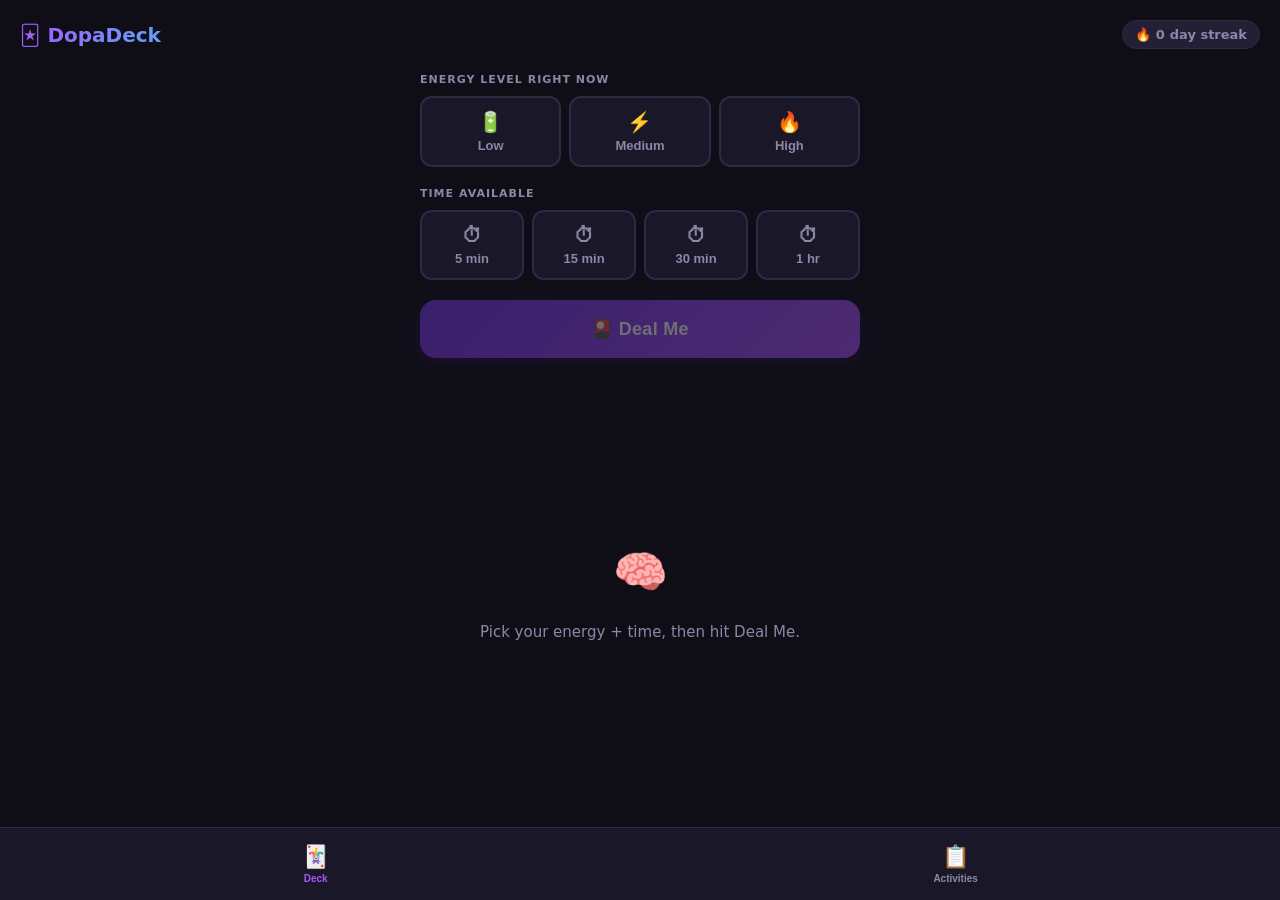
==== index.html @ f10a31b8 "DopaDeck MVP v1.0" ====
<!DOCTYPE html>
<html lang="en">
<head>
  <meta charset="UTF-8">
  <meta name="viewport" content="width=device-width, initial-scale=1.0, viewport-fit=cover">
  <meta name="theme-color" content="#7c3aed">
  <meta name="description" content="Pick your energy. Pick your time. Get a thing to do. No overwhelm, just one next step.">
  <title>DopaDeck — Your ADHD Activity Menu</title>
  <link rel="manifest" href="manifest.json">
  <link rel="apple-touch-icon" href="icon-192.png">
  <style>
    :root {
      --bg: #0f0e17;
      --surface: #1a1828;
      --surface2: #231f35;
      --border: #2d2946;
      --text: #f0eeff;
      --muted: #8b87a8;
      --accent: #7c3aed;
      --accent2: #a855f7;
      --glow: rgba(124,58,237,0.25);

      /* Energy colors */
      --low: #22c55e;
      --med: #f59e0b;
      --high: #ef4444;

      --radius: 16px;
      --card-radius: 20px;
    }

    * { box-sizing: border-box; margin: 0; padding: 0; -webkit-tap-highlight-color: transparent; }

    body {
      font-family: -apple-system, BlinkMacSystemFont, "Segoe UI", system-ui, sans-serif;
      background: var(--bg);
      color: var(--text);
      min-height: 100dvh;
      display: flex;
      flex-direction: column;
      -webkit-font-smoothing: antialiased;
      overscroll-behavior: none;
    }

    /* ── Header ── */
    header {
      padding: 20px 20px 0;
      display: flex;
      align-items: center;
      justify-content: space-between;
    }
    .logo {
      font-size: 20px;
      font-weight: 800;
      background: linear-gradient(135deg, var(--accent2), #60a5fa);
      -webkit-background-clip: text;
      -webkit-text-fill-color: transparent;
      background-clip: text;
    }
    .streak-badge {
      background: var(--surface2);
      border: 1px solid var(--border);
      border-radius: 20px;
      padding: 6px 12px;
      font-size: 13px;
      font-weight: 600;
      color: var(--muted);
      display: flex;
      align-items: center;
      gap: 5px;
      cursor: pointer;
    }
    .streak-badge.active { color: var(--med); border-color: var(--med); }

    /* ── Main ── */
    main {
      flex: 1;
      display: flex;
      flex-direction: column;
      padding: 24px 20px;
      gap: 20px;
      max-width: 480px;
      margin: 0 auto;
      width: 100%;
    }

    .section-label {
      font-size: 11px;
      font-weight: 700;
      text-transform: uppercase;
      letter-spacing: 1px;
      color: var(--muted);
      margin-bottom: 10px;
    }

    /* ── Selector buttons ── */
    .selector-group {
      display: flex;
      gap: 8px;
    }
    .sel-btn {
      flex: 1;
      padding: 12px 8px;
      border-radius: 12px;
      border: 2px solid var(--border);
      background: var(--surface);
      color: var(--muted);
      font-size: 13px;
      font-weight: 600;
      cursor: pointer;
      text-align: center;
      transition: all .2s cubic-bezier(.34,1.56,.64,1);
      user-select: none;
    }
    .sel-btn .icon { display: block; font-size: 20px; margin-bottom: 4px; }
    .sel-btn.active-low  { border-color: var(--low);  background: rgba(34,197,94,.12);  color: var(--low); }
    .sel-btn.active-med  { border-color: var(--med);  background: rgba(245,158,11,.12); color: var(--med); }
    .sel-btn.active-high { border-color: var(--high); background: rgba(239,68,68,.12);  color: var(--high); }
    .sel-btn.active-time { border-color: var(--accent2); background: rgba(168,85,247,.12); color: var(--accent2); }

    /* ── Deal button ── */
    .deal-btn {
      width: 100%;
      padding: 18px;
      border-radius: var(--radius);
      border: none;
      background: linear-gradient(135deg, var(--accent), var(--accent2));
      color: white;
      font-size: 18px;
      font-weight: 800;
      cursor: pointer;
      letter-spacing: .3px;
      box-shadow: 0 4px 20px var(--glow);
      transition: transform .15s, box-shadow .15s;
      -webkit-user-select: none;
    }
    .deal-btn:active { transform: scale(0.97); }
    .deal-btn:disabled { opacity: .4; cursor: default; }

    /* ── Activity card ── */
    .card-area {
      flex: 1;
      display: flex;
      align-items: center;
      justify-content: center;
      min-height: 200px;
    }
    .activity-card {
      background: var(--surface);
      border: 1px solid var(--border);
      border-radius: var(--card-radius);
      padding: 28px 24px;
      width: 100%;
      position: relative;
      overflow: hidden;
      animation: cardIn .35s cubic-bezier(.34,1.56,.64,1);
    }
    @keyframes cardIn {
      from { opacity: 0; transform: translateY(16px) scale(0.96); }
      to   { opacity: 1; transform: none; }
    }
    .activity-card::before {
      content: '';
      position: absolute;
      top: 0; left: 0; right: 0;
      height: 3px;
      background: linear-gradient(90deg, var(--accent), var(--accent2));
    }
    .card-emoji { font-size: 44px; margin-bottom: 14px; display: block; }
    .card-title {
      font-size: 22px;
      font-weight: 700;
      line-height: 1.25;
      margin-bottom: 8px;
    }
    .card-desc {
      font-size: 15px;
      color: var(--muted);
      line-height: 1.5;
    }
    .card-tags {
      display: flex;
      gap: 6px;
      flex-wrap: wrap;
      margin-top: 16px;
    }
    .tag {
      font-size: 11px;
      font-weight: 600;
      padding: 4px 10px;
      border-radius: 20px;
      background: var(--surface2);
      color: var(--muted);
      text-transform: uppercase;
      letter-spacing: .4px;
    }
    .card-actions {
      display: flex;
      gap: 8px;
      margin-top: 18px;
    }
    .card-btn {
      flex: 1;
      padding: 10px;
      border-radius: 10px;
      border: 1px solid var(--border);
      background: var(--surface2);
      color: var(--muted);
      font-size: 13px;
      font-weight: 600;
      cursor: pointer;
      transition: background .15s, color .15s;
    }
    .card-btn:hover { background: var(--border); color: var(--text); }
    .card-btn.primary { background: var(--accent); color: white; border-color: var(--accent); }

    .empty-state {
      text-align: center;
      color: var(--muted);
      font-size: 15px;
      line-height: 1.6;
      padding: 20px;
    }
    .empty-state .big { font-size: 44px; display: block; margin-bottom: 12px; }

    /* ── Swipe hint ── */
    .swipe-hint {
      text-align: center;
      font-size: 12px;
      color: var(--muted);
      margin-top: -8px;
      opacity: .6;
    }

    /* ── Modals ── */
    .modal-backdrop {
      display: none;
      position: fixed;
      inset: 0;
      background: rgba(0,0,0,.7);
      z-index: 100;
      align-items: flex-end;
      justify-content: center;
    }
    .modal-backdrop.open { display: flex; }
    .modal {
      background: var(--surface);
      border-radius: 24px 24px 0 0;
      width: 100%;
      max-width: 480px;
      padding: 24px 20px 40px;
      max-height: 85dvh;
      overflow-y: auto;
      animation: slideUp .25s ease-out;
    }
    @keyframes slideUp { from { transform: translateY(100%); } to { transform: none; } }
    .modal-title {
      font-size: 18px;
      font-weight: 700;
      margin-bottom: 20px;
      display: flex;
      justify-content: space-between;
      align-items: center;
    }
    .close-btn {
      background: var(--surface2);
      border: none;
      color: var(--muted);
      width: 30px; height: 30px;
      border-radius: 50%;
      font-size: 16px;
      cursor: pointer;
      display: flex;
      align-items: center;
      justify-content: center;
    }
    .field-group { margin-bottom: 16px; }
    .field-label {
      font-size: 12px;
      font-weight: 600;
      text-transform: uppercase;
      letter-spacing: .5px;
      color: var(--muted);
      margin-bottom: 6px;
      display: block;
    }
    .field-input {
      width: 100%;
      padding: 12px 14px;
      border-radius: 10px;
      border: 1.5px solid var(--border);
      background: var(--surface2);
      color: var(--text);
      font-size: 15px;
      outline: none;
    }
    .field-input:focus { border-color: var(--accent2); }
    select.field-input { appearance: none; }
    .btn-row { display: flex; gap: 10px; margin-top: 20px; }
    .btn-save {
      flex: 1;
      padding: 14px;
      border-radius: 12px;
      border: none;
      background: var(--accent);
      color: white;
      font-size: 15px;
      font-weight: 700;
      cursor: pointer;
    }
    .btn-cancel {
      padding: 14px 20px;
      border-radius: 12px;
      border: 1.5px solid var(--border);
      background: none;
      color: var(--muted);
      font-size: 15px;
      cursor: pointer;
    }

    /* Activity list in manage modal */
    .activity-list-item {
      display: flex;
      align-items: center;
      gap: 10px;
      padding: 10px 0;
      border-bottom: 1px solid var(--border);
    }
    .ali-emoji { font-size: 20px; flex-shrink: 0; }
    .ali-info { flex: 1; min-width: 0; }
    .ali-title { font-size: 14px; font-weight: 600; white-space: nowrap; overflow: hidden; text-overflow: ellipsis; }
    .ali-meta { font-size: 12px; color: var(--muted); }
    .ali-del { background: none; border: none; color: var(--muted); cursor: pointer; font-size: 18px; padding: 4px; }
    .ali-del:hover { color: var(--high); }

    /* ── Nav ── */
    nav {
      display: flex;
      justify-content: space-around;
      background: var(--surface);
      border-top: 1px solid var(--border);
      padding: 12px 0 max(12px, env(safe-area-inset-bottom));
    }
    .nav-btn {
      display: flex;
      flex-direction: column;
      align-items: center;
      gap: 3px;
      background: none;
      border: none;
      color: var(--muted);
      font-size: 10px;
      font-weight: 600;
      cursor: pointer;
      padding: 4px 16px;
      border-radius: 10px;
      transition: color .15s;
    }
    .nav-btn .nav-icon { font-size: 22px; }
    .nav-btn.active { color: var(--accent2); }
  </style>
</head>
<body>

<header>
  <div class="logo">🃏 DopaDeck</div>
  <div class="streak-badge" id="streak-badge" onclick="showStreakInfo()">
    🔥 <span id="streak-num">0</span> day streak
  </div>
</header>

<main id="page-deck">
  <!-- Energy selector -->
  <div>
    <div class="section-label">Energy level right now</div>
    <div class="selector-group">
      <button class="sel-btn" id="e-low"  onclick="setEnergy('low')">
        <span class="icon">🔋</span>Low
      </button>
      <button class="sel-btn" id="e-med"  onclick="setEnergy('med')">
        <span class="icon">⚡</span>Medium
      </button>
      <button class="sel-btn" id="e-high" onclick="setEnergy('high')">
        <span class="icon">🔥</span>High
      </button>
    </div>
  </div>

  <!-- Time selector -->
  <div>
    <div class="section-label">Time available</div>
    <div class="selector-group">
      <button class="sel-btn" id="t-5"   onclick="setTime('5')"><span class="icon">⏱</span>5 min</button>
      <button class="sel-btn" id="t-15"  onclick="setTime('15')"><span class="icon">⏱</span>15 min</button>
      <button class="sel-btn" id="t-30"  onclick="setTime('30')"><span class="icon">⏱</span>30 min</button>
      <button class="sel-btn" id="t-60"  onclick="setTime('60')"><span class="icon">⏱</span>1 hr</button>
    </div>
  </div>

  <!-- Deal button -->
  <button class="deal-btn" id="deal-btn" onclick="dealCard()" disabled>
    🎴 Deal Me
  </button>

  <!-- Card area -->
  <div class="card-area" id="card-area">
    <div class="empty-state">
      <span class="big">🧠</span>
      Pick your energy + time, then hit Deal Me.
    </div>
  </div>

  <div class="swipe-hint" id="swipe-hint" style="display:none">Tap card or swipe for another ↻</div>
</main>

<div id="page-manage" style="display:none">
  <div style="max-width:480px;margin:0 auto;padding:24px 20px 60px">
    <div style="display:flex;justify-content:space-between;align-items:center;margin-bottom:16px">
      <h2 style="font-size:18px;font-weight:700">My Activities</h2>
      <button class="btn-save" style="padding:10px 16px;font-size:14px" onclick="openAddModal()">+ Add</button>
    </div>
    <div id="manage-list"></div>
  </div>
</div>

<!-- Add/Edit modal -->
<div class="modal-backdrop" id="add-modal">
  <div class="modal">
    <div class="modal-title">
      <span id="modal-title-text">Add Activity</span>
      <button class="close-btn" onclick="closeModal('add-modal')">✕</button>
    </div>
    <div class="field-group">
      <label class="field-label">Emoji</label>
      <input class="field-input" id="f-emoji" maxlength="4" placeholder="🎯" style="width:80px">
    </div>
    <div class="field-group">
      <label class="field-label">Activity name</label>
      <input class="field-input" id="f-title" placeholder="e.g. Short walk outside">
    </div>
    <div class="field-group">
      <label class="field-label">Description (optional)</label>
      <input class="field-input" id="f-desc" placeholder="Quick tip or context">
    </div>
    <div class="field-group">
      <label class="field-label">Energy level</label>
      <select class="field-input" id="f-energy">
        <option value="low">🔋 Low</option>
        <option value="med">⚡ Medium</option>
        <option value="high">🔥 High</option>
        <option value="any">✨ Any</option>
      </select>
    </div>
    <div class="field-group">
      <label class="field-label">Time needed</label>
      <select class="field-input" id="f-time">
        <option value="5">⏱ 5 min</option>
        <option value="15">⏱ 15 min</option>
        <option value="30">⏱ 30 min</option>
        <option value="60">⏱ 1 hr</option>
        <option value="any">✨ Any</option>
      </select>
    </div>
    <div class="btn-row">
      <button class="btn-cancel" onclick="closeModal('add-modal')">Cancel</button>
      <button class="btn-save" onclick="saveActivity()">Save</button>
    </div>
  </div>
</div>

<!-- Streak info modal -->
<div class="modal-backdrop" id="streak-modal">
  <div class="modal">
    <div class="modal-title">
      <span>🔥 Your Streak</span>
      <button class="close-btn" onclick="closeModal('streak-modal')">✕</button>
    </div>
    <div id="streak-content" style="color:var(--muted);font-size:15px;line-height:1.7"></div>
    <div class="btn-row">
      <button class="btn-save" onclick="closeModal('streak-modal')">Got it</button>
    </div>
  </div>
</div>

<nav>
  <button class="nav-btn active" id="nav-deck" onclick="showPage('deck')">
    <span class="nav-icon">🃏</span>Deck
  </button>
  <button class="nav-btn" id="nav-manage" onclick="showPage('manage')">
    <span class="nav-icon">📋</span>Activities
  </button>
</nav>

<script>
// ── Starter activities ────────────────────────────────────────────────────────
const STARTER = [
  // Low energy, 5 min
  {id:'s1',  emoji:'🫁', title:'Box breathing',       desc:'4 in, hold 4, out 4, hold 4. Two rounds.',                energy:'low', time:'5'},
  {id:'s2',  emoji:'💧', title:'Drink a full glass of water', desc:'Stand up, drink slowly.',                          energy:'low', time:'5'},
  {id:'s3',  emoji:'😮‍💨',title:'Progressive muscle relax',  desc:'Tense each muscle for 5s, release. Feet to head.',  energy:'low', time:'5'},
  {id:'s4',  emoji:'👁️', title:'20-20-20 eye rest',   desc:'Look at something 20ft away for 20 seconds.',             energy:'low', time:'5'},
  {id:'s5',  emoji:'✏️', title:'Brain dump',           desc:'Write everything in your head onto paper. Just drain it.',energy:'low', time:'5'},

  // Low energy, 15 min
  {id:'s6',  emoji:'🎵', title:'Listen to one song',   desc:'Headphones. Eyes closed. Just the music.',                energy:'low', time:'15'},
  {id:'s7',  emoji:'📖', title:'Read one chapter',     desc:'Anything — novel, article, whatever interests you.',      energy:'low', time:'15'},
  {id:'s8',  emoji:'🧘', title:'Guided meditation',    desc:'Open YouTube or Insight Timer. 10-minute beginner.',      energy:'low', time:'15'},
  {id:'s9',  emoji:'🌿', title:'Tidy one small surface', desc:'Just one: desk, counter, nightstand. No more.',         energy:'low', time:'15'},
  {id:'s10', emoji:'🛁', title:'Shower or face wash',  desc:'The reset. Even a quick one counts.',                     energy:'low', time:'15'},

  // Low energy, 30 min
  {id:'s11', emoji:'😴', title:'Nap (no guilt)',        desc:'Set a 25-minute timer. No phone. Seriously rest.',        energy:'low', time:'30'},
  {id:'s12', emoji:'📺', title:'Watch one episode',    desc:'Something light. No catching up, just one.',              energy:'low', time:'30'},
  {id:'s13', emoji:'🖊️', title:'Journal',              desc:'Stream of consciousness. No editing, just write.',        energy:'low', time:'30'},
  {id:'s14', emoji:'🌅', title:'Sit outside',          desc:'No phone, no task. Just sit and look around.',            energy:'low', time:'30'},
  {id:'s15', emoji:'🎨', title:'Color or doodle',      desc:'Mindless marks on paper. Adult coloring book works.',     energy:'low', time:'30'},

  // Low energy, 60 min
  {id:'s16', emoji:'🎬', title:'Watch a movie',        desc:'Intentional rest. Pick something you actually like.',     energy:'low', time:'60'},
  {id:'s17', emoji:'🛁', title:'Long bath or shower',  desc:'Epsom salts. Hot water. No rush.',                       energy:'low', time:'60'},
  {id:'s18', emoji:'📚', title:'Read for an hour',     desc:'Low stakes fiction is fine. Your brain is resting.',     energy:'low', time:'60'},

  // Medium energy, 5 min
  {id:'s19', emoji:'🚶', title:'Quick walk around the block', desc:'No destination. Just move.',                       energy:'med', time:'5'},
  {id:'s20', emoji:'🕺', title:'Dance to one song',    desc:'Put on a banger. Move like no one\'s watching.',         energy:'med', time:'5'},
  {id:'s21', emoji:'🧹', title:'Sweep or Swifer one room', desc:'Low stakes clean. Instant visible progress.',        energy:'med', time:'5'},
  {id:'s22', emoji:'🏋️', title:'10 push-ups + 10 squats', desc:'No warm-up required. Just do the reps.',             energy:'med', time:'5'},
  {id:'s23', emoji:'📧', title:'Reply to one message',  desc:'Just the one that\'s been hanging. Get it done.',       energy:'med', time:'5'},

  // Medium energy, 15 min
  {id:'s24', emoji:'🚲', title:'Bike ride or scooter', desc:'Around the neighborhood. Helmet on.',                    energy:'med', time:'15'},
  {id:'s25', emoji:'🧹', title:'Clean out your bag/wallet', desc:'Empty it. Only put back what belongs.',             energy:'med', time:'15'},
  {id:'s26', emoji:'📝', title:'Make a to-do list',    desc:'Brain dump → pick top 3 → that\'s your day.',           energy:'med', time:'15'},
  {id:'s27', emoji:'📞', title:'Call someone',         desc:'Actual phone call. Not text. Someone you\'ve been meaning to call.', energy:'med', time:'15'},
  {id:'s28', emoji:'🌱', title:'Water your plants',    desc:'Check them all. Trim dead leaves. Say hello.',           energy:'med', time:'15'},

  // Medium energy, 30 min
  {id:'s29', emoji:'🏃', title:'Go for a run or jog',  desc:'No distance goal. Just get out and come back.',         energy:'med', time:'30'},
  {id:'s30', emoji:'🍳', title:'Cook something simple', desc:'Eggs, pasta, a smoothie. Hands-on focus.',              energy:'med', time:'30'},
  {id:'s31', emoji:'🧹', title:'Deep clean one room',  desc:'Pick one room. Give it 30 full minutes.',               energy:'med', time:'30'},
  {id:'s32', emoji:'🎸', title:'Play an instrument',   desc:'No goal. Just noodle around for 30 minutes.',           energy:'med', time:'30'},
  {id:'s33', emoji:'🖼️', title:'Rearrange something',  desc:'Furniture, shelves, gallery wall. Make it yours.',      energy:'med', time:'30'},

  // Medium energy, 60 min
  {id:'s34', emoji:'🛒', title:'Grocery run',          desc:'Make a list first. Headphones in. Get it done.',        energy:'med', time:'60'},
  {id:'s35', emoji:'🧺', title:'Laundry start to finish', desc:'Wash, dry, fold, put away. Full cycle.',             energy:'med', time:'60'},
  {id:'s36', emoji:'🌲', title:'Hike or nature walk',  desc:'Leave the phone mostly pocketed. Look up.',             energy:'med', time:'60'},

  // High energy, 5 min
  {id:'s37', emoji:'💥', title:'Burpees',              desc:'As many as you can in 3 minutes. Go.',                  energy:'high', time:'5'},
  {id:'s38', emoji:'🥊', title:'Shadow box',           desc:'Put on hype music. 3-minute round. Go hard.',           energy:'high', time:'5'},
  {id:'s39', emoji:'🔊', title:'Scream + shake it out', desc:'Private space. Yell. Shake your body. Release it.',   energy:'high', time:'5'},

  // High energy, 15 min
  {id:'s40', emoji:'🏋️', title:'Quick HIIT workout',  desc:'20s on, 10s rest. Jumping jacks, squats, pushups x 5.', energy:'high', time:'15'},
  {id:'s41', emoji:'🤸', title:'Yoga flow',            desc:'Sun salutations. 3 rounds. Move through it.',           energy:'high', time:'15'},
  {id:'s42', emoji:'🎮', title:'High-action gaming',   desc:'Fast game, high stakes. Burn off the energy.',          energy:'high', time:'15'},

  // High energy, 30 min
  {id:'s43', emoji:'⚽', title:'Kick a ball around',   desc:'Park. No game needed. Just move with the ball.',        energy:'high', time:'30'},
  {id:'s44', emoji:'🏊', title:'Swim laps',            desc:'If a pool\'s nearby, go. 20 minutes is plenty.',       energy:'high', time:'30'},
  {id:'s45', emoji:'🏗️', title:'Build or assemble something', desc:'Furniture, LEGO, a project. Hands moving.',     energy:'high', time:'30'},

  // High energy, 60 min
  {id:'s46', emoji:'🏄', title:'Go somewhere new',     desc:'Drive or walk somewhere you\'ve never been. Explore.',  energy:'high', time:'60'},
  {id:'s47', emoji:'🎉', title:'Host or invite someone', desc:'Text someone to come over. Even 1 hour of social.', energy:'high', time:'60'},
  {id:'s48', emoji:'🛠️', title:'Tackle a big task',   desc:'The one you\'ve been avoiding. Set a timer. Start.',   energy:'high', time:'60'},

  // "any" energy/time wildcards
  {id:'s49', emoji:'📸', title:'Take 10 photos',       desc:'Of anything. Your space, outside, whatever you notice.', energy:'any', time:'5'},
  {id:'s50', emoji:'😂', title:'Watch something funny', desc:'YouTube shorts, TikTok, or a sitcom. Just laugh.',     energy:'any', time:'15'},
];

// ── State ─────────────────────────────────────────────────────────────────────
let selectedEnergy = null;
let selectedTime   = null;
let currentCard    = null;
let editingId      = null;
let touchStartX    = 0;
let currentPage    = 'deck';

function getCustom() {
  try { return JSON.parse(localStorage.getItem('dopadeck_custom') || '[]'); } catch { return []; }
}
function setCustom(arr) { localStorage.setItem('dopadeck_custom', JSON.stringify(arr)); }

function getAllActivities() { return [...STARTER, ...getCustom()]; }

// ── Streak ────────────────────────────────────────────────────────────────────
function getStreak() {
  try { return JSON.parse(localStorage.getItem('dopadeck_streak') || '{"count":0,"last":""}'); }
  catch { return {count:0, last:''}; }
}
function updateStreak() {
  const today = new Date().toDateString();
  const s = getStreak();
  if (s.last === today) return;
  const yesterday = new Date(Date.now() - 86400000).toDateString();
  if (s.last === yesterday) { s.count++; }
  else { s.count = 1; }
  s.last = today;
  localStorage.setItem('dopadeck_streak', JSON.stringify(s));
  renderStreak();
}
function renderStreak() {
  const s = getStreak();
  document.getElementById('streak-num').textContent = s.count;
  document.getElementById('streak-badge').classList.toggle('active', s.count > 0);
}
renderStreak();

// ── Selectors ─────────────────────────────────────────────────────────────────
function setEnergy(val) {
  selectedEnergy = val;
  ['low','med','high'].forEach(v => {
    const el = document.getElementById('e-'+v);
    el.className = 'sel-btn' + (v===val ? ' active-'+v : '');
  });
  updateDealBtn();
}
function setTime(val) {
  selectedTime = val;
  ['5','15','30','60'].forEach(v => {
    const el = document.getElementById('t-'+v);
    el.className = 'sel-btn' + (v===val ? ' active-time' : '');
  });
  updateDealBtn();
}
function updateDealBtn() {
  document.getElementById('deal-btn').disabled = !(selectedEnergy && selectedTime);
}

// ── Deal ──────────────────────────────────────────────────────────────────────
function dealCard() {
  const pool = getAllActivities().filter(a =>
    (a.energy === selectedEnergy || a.energy === 'any') &&
    (a.time === selectedTime || a.time === 'any')
  );
  if (!pool.length) {
    document.getElementById('card-area').innerHTML = `
      <div class="empty-state">
        <span class="big">😶</span>
        No activities for that combo yet.<br>
        <button class="btn-save" style="margin-top:14px;padding:10px 20px;font-size:14px" onclick="openAddModal()">Add one</button>
      </div>`;
    return;
  }
  // Avoid repeating last card
  let candidates = pool.filter(a => !currentCard || a.id !== currentCard.id);
  if (!candidates.length) candidates = pool;
  const activity = candidates[Math.floor(Math.random() * candidates.length)];
  currentCard = activity;
  updateStreak();
  renderCard(activity);
  document.getElementById('swipe-hint').style.display = 'block';
}

function renderCard(a) {
  const energyLabel = {low:'🔋 Low', med:'⚡ Medium', high:'🔥 High', any:'✨ Any'}[a.energy] || a.energy;
  const timeLabel   = {5:'5 min', 15:'15 min', 30:'30 min', 60:'1 hr', any:'Any time'}[a.time] || a.time+'min';
  document.getElementById('card-area').innerHTML = `
    <div class="activity-card" id="the-card"
         ontouchstart="touchStart(event)"
         ontouchend="touchEnd(event)"
         onclick="dealCard()">
      <span class="card-emoji">${a.emoji}</span>
      <div class="card-title">${esc(a.title)}</div>
      ${a.desc ? `<div class="card-desc">${esc(a.desc)}</div>` : ''}
      <div class="card-tags">
        <span class="tag">${energyLabel}</span>
        <span class="tag">${timeLabel}</span>
      </div>
      <div class="card-actions" onclick="event.stopPropagation()">
        <button class="card-btn primary" onclick="dealCard()">↻ Another</button>
        <button class="card-btn" onclick="markDone()">✓ Done it</button>
      </div>
    </div>`;
}

function markDone() {
  if (!currentCard) return;
  const el = document.getElementById('the-card');
  if (el) {
    el.style.transform = 'scale(1.05)';
    el.style.borderColor = 'var(--low)';
    el.style.transition = '.3s';
    setTimeout(() => dealCard(), 400);
  }
}

// ── Swipe ─────────────────────────────────────────────────────────────────────
function touchStart(e) { touchStartX = e.touches[0].clientX; }
function touchEnd(e) {
  const dx = e.changedTouches[0].clientX - touchStartX;
  if (Math.abs(dx) > 60) dealCard();
}

// ── Manage ────────────────────────────────────────────────────────────────────
function showPage(name) {
  currentPage = name;
  document.getElementById('page-deck').style.display   = name==='deck'   ? 'flex' : 'none';
  document.getElementById('page-manage').style.display = name==='manage' ? 'block': 'none';
  ['deck','manage'].forEach(n => document.getElementById('nav-'+n).classList.toggle('active', n===name));
  if (name === 'manage') renderManageList();
}

function renderManageList() {
  const custom = getCustom();
  const el = document.getElementById('manage-list');
  if (!custom.length) {
    el.innerHTML = '<div style="color:var(--muted);font-size:14px;padding:20px 0;text-align:center">No custom activities yet. Add one!</div>';
    return;
  }
  el.innerHTML = custom.map(a => `
    <div class="activity-list-item">
      <span class="ali-emoji">${a.emoji}</span>
      <div class="ali-info">
        <div class="ali-title">${esc(a.title)}</div>
        <div class="ali-meta">${{low:'Low',med:'Medium',high:'High',any:'Any'}[a.energy]} · ${a.time==='any'?'Any time':a.time+' min'}</div>
      </div>
      <button class="ali-del" onclick="deleteActivity('${a.id}')">🗑</button>
    </div>`).join('');
}

function deleteActivity(id) {
  if (!confirm('Remove this activity?')) return;
  setCustom(getCustom().filter(a => a.id !== id));
  renderManageList();
}

// ── Add/Edit modal ────────────────────────────────────────────────────────────
function openAddModal() {
  editingId = null;
  document.getElementById('modal-title-text').textContent = 'Add Activity';
  document.getElementById('f-emoji').value  = '';
  document.getElementById('f-title').value  = '';
  document.getElementById('f-desc').value   = '';
  document.getElementById('f-energy').value = 'med';
  document.getElementById('f-time').value   = '15';
  document.getElementById('add-modal').classList.add('open');
  setTimeout(() => document.getElementById('f-title').focus(), 300);
}

function saveActivity() {
  const emoji  = document.getElementById('f-emoji').value.trim() || '🎯';
  const title  = document.getElementById('f-title').value.trim();
  const desc   = document.getElementById('f-desc').value.trim();
  const energy = document.getElementById('f-energy').value;
  const time   = document.getElementById('f-time').value;
  if (!title) { document.getElementById('f-title').focus(); return; }

  const custom = getCustom();
  if (editingId) {
    const i = custom.findIndex(a => a.id === editingId);
    if (i >= 0) custom[i] = {id: editingId, emoji, title, desc, energy, time};
  } else {
    custom.push({ id: 'c' + Date.now(), emoji, title, desc, energy, time });
  }
  setCustom(custom);
  closeModal('add-modal');
  if (currentPage === 'manage') renderManageList();
}

function closeModal(id) { document.getElementById(id).classList.remove('open'); }

// ── Streak modal ──────────────────────────────────────────────────────────────
function showStreakInfo() {
  const s = getStreak();
  document.getElementById('streak-content').innerHTML = s.count > 0
    ? `You've opened DopaDeck <strong>${s.count} day${s.count>1?'s':''}</strong> in a row.<br><br>
       Last used: ${new Date(s.last).toLocaleDateString('en-US',{weekday:'long',month:'long',day:'numeric'})}<br><br>
       Keep it going — even one activity a day counts. 💜`
    : `Start your streak today — use DopaDeck once and your streak begins!`;
  document.getElementById('streak-modal').classList.add('open');
}

// ── Utils ─────────────────────────────────────────────────────────────────────
function esc(s) {
  return String(s||'').replace(/&/g,'&amp;').replace(/</g,'&lt;').replace(/>/g,'&gt;')
    .replace(/"/g,'&quot;').replace(/'/g,'&#39;');
}

// ── PWA: register service worker ──────────────────────────────────────────────
if ('serviceWorker' in navigator) {
  navigator.serviceWorker.register('sw.js').catch(() => {});
}
</script>
</body>
</html>
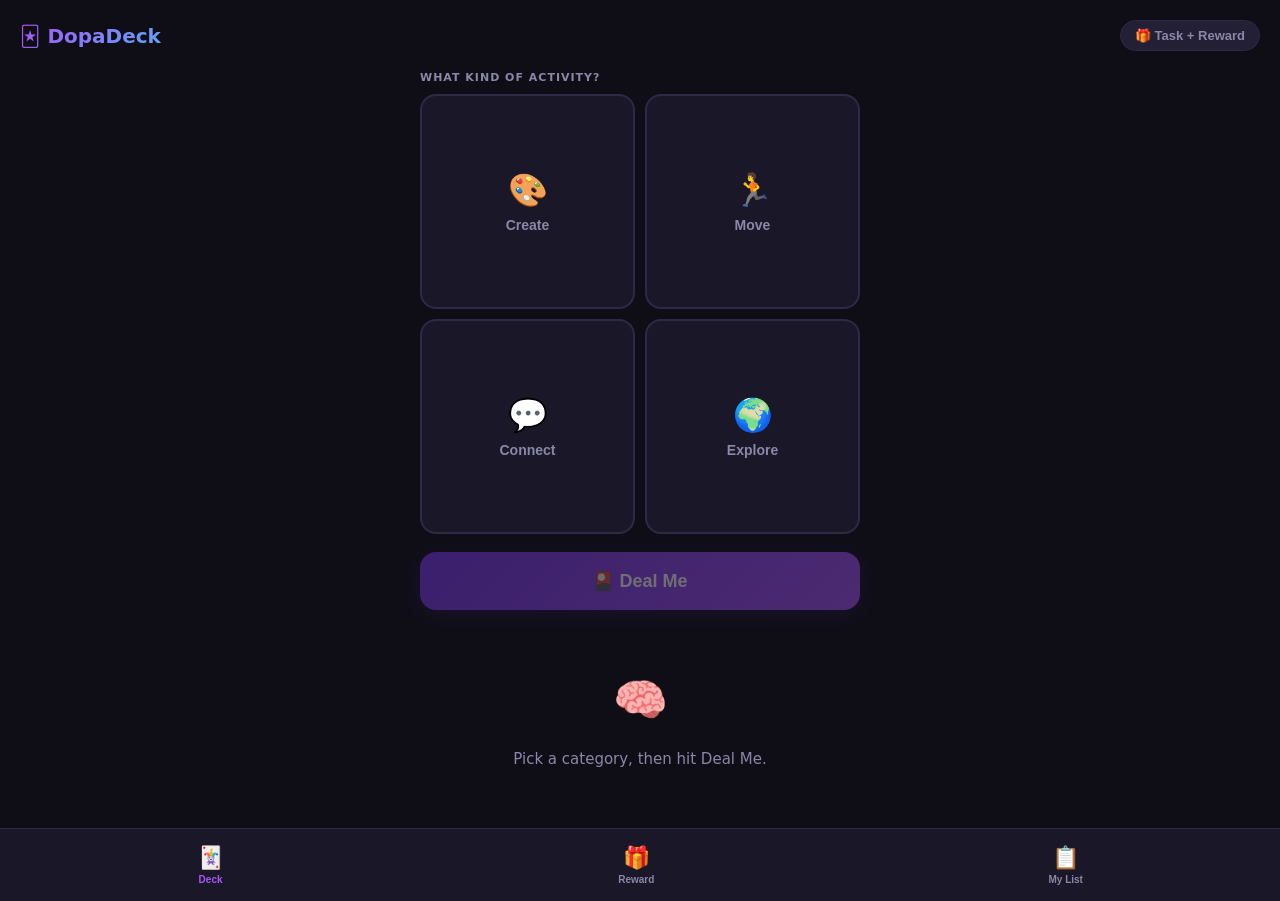
==== commit 2ffacfd3: "v1.1 — 4 categories, task→reward pairing, no streaks" ====
--- a/index.html
+++ b/index.html
@@ -4,8 +4,8 @@
   <meta charset="UTF-8">
   <meta name="viewport" content="width=device-width, initial-scale=1.0, viewport-fit=cover">
   <meta name="theme-color" content="#7c3aed">
-  <meta name="description" content="Pick your energy. Pick your time. Get a thing to do. No overwhelm, just one next step.">
-  <title>DopaDeck — Your ADHD Activity Menu</title>
+  <meta name="description" content="Pick a category. Get one thing to do. Your ADHD dopamine menu, always one tap away.">
+  <title>DopaDeck — Your ADHD Dopamine Menu</title>
   <link rel="manifest" href="manifest.json">
   <link rel="apple-touch-icon" href="icon-192.png">
   <style>
@@ -19,18 +19,13 @@
       --accent: #7c3aed;
       --accent2: #a855f7;
       --glow: rgba(124,58,237,0.25);
-
-      /* Energy colors */
-      --low: #22c55e;
-      --med: #f59e0b;
-      --high: #ef4444;
-
+      --create: #f59e0b;
+      --move:   #22c55e;
+      --connect:#3b82f6;
+      --explore:#f97316;
       --radius: 16px;
-      --card-radius: 20px;
-    }
-
+    }
     * { box-sizing: border-box; margin: 0; padding: 0; -webkit-tap-highlight-color: transparent; }
-
     body {
       font-family: -apple-system, BlinkMacSystemFont, "Segoe UI", system-ui, sans-serif;
       background: var(--bg);
@@ -41,8 +36,6 @@
       -webkit-font-smoothing: antialiased;
       overscroll-behavior: none;
     }
-
-    /* ── Header ── */
     header {
       padding: 20px 20px 0;
       display: flex;
@@ -57,28 +50,27 @@
       -webkit-text-fill-color: transparent;
       background-clip: text;
     }
-    .streak-badge {
+    .reward-btn {
       background: var(--surface2);
       border: 1px solid var(--border);
       border-radius: 20px;
-      padding: 6px 12px;
+      padding: 7px 14px;
       font-size: 13px;
       font-weight: 600;
       color: var(--muted);
+      cursor: pointer;
       display: flex;
       align-items: center;
       gap: 5px;
-      cursor: pointer;
-    }
-    .streak-badge.active { color: var(--med); border-color: var(--med); }
-
-    /* ── Main ── */
+    }
+    .reward-btn.active { color: var(--accent2); border-color: var(--accent2); }
+
     main {
       flex: 1;
       display: flex;
       flex-direction: column;
-      padding: 24px 20px;
-      gap: 20px;
+      padding: 20px 20px;
+      gap: 18px;
       max-width: 480px;
       margin: 0 auto;
       width: 100%;
@@ -93,32 +85,35 @@
       margin-bottom: 10px;
     }
 
-    /* ── Selector buttons ── */
-    .selector-group {
-      display: flex;
-      gap: 8px;
-    }
-    .sel-btn {
-      flex: 1;
-      padding: 12px 8px;
-      border-radius: 12px;
+    /* ── Category grid ── */
+    .category-grid {
+      display: grid;
+      grid-template-columns: 1fr 1fr;
+      gap: 10px;
+    }
+    .cat-btn {
+      aspect-ratio: 1;
+      border-radius: 16px;
       border: 2px solid var(--border);
       background: var(--surface);
       color: var(--muted);
-      font-size: 13px;
-      font-weight: 600;
+      font-size: 14px;
+      font-weight: 700;
       cursor: pointer;
-      text-align: center;
+      display: flex;
+      flex-direction: column;
+      align-items: center;
+      justify-content: center;
+      gap: 8px;
       transition: all .2s cubic-bezier(.34,1.56,.64,1);
       user-select: none;
     }
-    .sel-btn .icon { display: block; font-size: 20px; margin-bottom: 4px; }
-    .sel-btn.active-low  { border-color: var(--low);  background: rgba(34,197,94,.12);  color: var(--low); }
-    .sel-btn.active-med  { border-color: var(--med);  background: rgba(245,158,11,.12); color: var(--med); }
-    .sel-btn.active-high { border-color: var(--high); background: rgba(239,68,68,.12);  color: var(--high); }
-    .sel-btn.active-time { border-color: var(--accent2); background: rgba(168,85,247,.12); color: var(--accent2); }
-
-    /* ── Deal button ── */
+    .cat-icon { font-size: 32px; }
+    .cat-btn.active-create { border-color: var(--create); background: rgba(245,158,11,.12); color: var(--create); }
+    .cat-btn.active-move   { border-color: var(--move);   background: rgba(34,197,94,.12);   color: var(--move); }
+    .cat-btn.active-connect{ border-color: var(--connect); background: rgba(59,130,246,.12);  color: var(--connect); }
+    .cat-btn.active-explore{ border-color: var(--explore); background: rgba(249,115,22,.12);  color: var(--explore); }
+
     .deal-btn {
       width: 100%;
       padding: 18px;
@@ -129,34 +124,33 @@
       font-size: 18px;
       font-weight: 800;
       cursor: pointer;
-      letter-spacing: .3px;
       box-shadow: 0 4px 20px var(--glow);
-      transition: transform .15s, box-shadow .15s;
-      -webkit-user-select: none;
+      transition: transform .15s;
+      user-select: none;
     }
     .deal-btn:active { transform: scale(0.97); }
     .deal-btn:disabled { opacity: .4; cursor: default; }
 
-    /* ── Activity card ── */
+    /* ── Card ── */
     .card-area {
       flex: 1;
       display: flex;
       align-items: center;
       justify-content: center;
-      min-height: 200px;
+      min-height: 180px;
     }
     .activity-card {
       background: var(--surface);
       border: 1px solid var(--border);
-      border-radius: var(--card-radius);
-      padding: 28px 24px;
+      border-radius: 20px;
+      padding: 24px 22px;
       width: 100%;
       position: relative;
       overflow: hidden;
-      animation: cardIn .35s cubic-bezier(.34,1.56,.64,1);
+      animation: cardIn .3s cubic-bezier(.34,1.56,.64,1);
     }
     @keyframes cardIn {
-      from { opacity: 0; transform: translateY(16px) scale(0.96); }
+      from { opacity: 0; transform: translateY(14px) scale(0.96); }
       to   { opacity: 1; transform: none; }
     }
     .activity-card::before {
@@ -166,25 +160,11 @@
       height: 3px;
       background: linear-gradient(90deg, var(--accent), var(--accent2));
     }
-    .card-emoji { font-size: 44px; margin-bottom: 14px; display: block; }
-    .card-title {
-      font-size: 22px;
-      font-weight: 700;
-      line-height: 1.25;
-      margin-bottom: 8px;
-    }
-    .card-desc {
-      font-size: 15px;
-      color: var(--muted);
-      line-height: 1.5;
-    }
-    .card-tags {
-      display: flex;
-      gap: 6px;
-      flex-wrap: wrap;
-      margin-top: 16px;
-    }
-    .tag {
+    .card-emoji { font-size: 40px; margin-bottom: 12px; display: block; }
+    .card-title { font-size: 21px; font-weight: 700; line-height: 1.25; margin-bottom: 6px; }
+    .card-desc  { font-size: 14px; color: var(--muted); line-height: 1.5; }
+    .card-tag   {
+      display: inline-block;
       font-size: 11px;
       font-weight: 600;
       padding: 4px 10px;
@@ -193,12 +173,9 @@
       color: var(--muted);
       text-transform: uppercase;
       letter-spacing: .4px;
-    }
-    .card-actions {
-      display: flex;
-      gap: 8px;
-      margin-top: 18px;
-    }
+      margin-top: 14px;
+    }
+    .card-actions { display: flex; gap: 8px; margin-top: 16px; }
     .card-btn {
       flex: 1;
       padding: 10px;
@@ -209,9 +186,7 @@
       font-size: 13px;
       font-weight: 600;
       cursor: pointer;
-      transition: background .15s, color .15s;
-    }
-    .card-btn:hover { background: var(--border); color: var(--text); }
+    }
     .card-btn.primary { background: var(--accent); color: white; border-color: var(--accent); }
 
     .empty-state {
@@ -223,139 +198,127 @@
     }
     .empty-state .big { font-size: 44px; display: block; margin-bottom: 12px; }
 
-    /* ── Swipe hint ── */
-    .swipe-hint {
+    /* ── Task → Reward screen ── */
+    .reward-screen {
+      max-width: 480px;
+      margin: 0 auto;
+      padding: 20px 20px 60px;
+      width: 100%;
+    }
+    .reward-screen h2 { font-size: 20px; font-weight: 800; margin-bottom: 6px; }
+    .reward-screen p  { font-size: 14px; color: var(--muted); margin-bottom: 24px; line-height: 1.5; }
+
+    .reward-step {
+      background: var(--surface);
+      border: 1px solid var(--border);
+      border-radius: 16px;
+      padding: 18px;
+      margin-bottom: 12px;
+    }
+    .reward-step-label { font-size: 11px; text-transform: uppercase; letter-spacing: 1px; color: var(--muted); margin-bottom: 10px; font-weight: 700; }
+    .reward-input {
+      width: 100%;
+      background: var(--surface2);
+      border: 1.5px solid var(--border);
+      border-radius: 10px;
+      padding: 12px 14px;
+      color: var(--text);
+      font-size: 16px;
+      outline: none;
+    }
+    .reward-input:focus { border-color: var(--accent2); }
+    .reward-input::placeholder { color: var(--muted); }
+
+    .reward-deal-btn {
+      width: 100%;
+      padding: 16px;
+      border-radius: var(--radius);
+      border: none;
+      background: linear-gradient(135deg, var(--accent), var(--accent2));
+      color: white;
+      font-size: 17px;
+      font-weight: 800;
+      cursor: pointer;
+      margin-top: 8px;
+    }
+
+    .reward-active-card {
+      background: var(--surface);
+      border: 1px solid var(--accent2);
+      border-radius: 20px;
+      padding: 24px;
       text-align: center;
-      font-size: 12px;
-      color: var(--muted);
-      margin-top: -8px;
-      opacity: .6;
-    }
+      position: relative;
+      overflow: hidden;
+    }
+    .reward-active-card::before {
+      content: '';
+      position: absolute;
+      top: 0; left: 0; right: 0;
+      height: 3px;
+      background: linear-gradient(90deg, var(--accent), var(--accent2));
+    }
+    .reward-task-label { font-size: 12px; text-transform: uppercase; letter-spacing: 1px; color: var(--muted); margin-bottom: 8px; }
+    .reward-task-text  { font-size: 18px; font-weight: 700; margin-bottom: 20px; }
+    .reward-locked     { font-size: 32px; margin-bottom: 12px; display: block; }
+    .reward-hint       { font-size: 14px; color: var(--muted); margin-bottom: 20px; }
+    .unlock-btn {
+      width: 100%;
+      padding: 16px;
+      border-radius: 12px;
+      border: none;
+      background: var(--move);
+      color: white;
+      font-size: 16px;
+      font-weight: 800;
+      cursor: pointer;
+    }
+    .reward-revealed {
+      background: var(--surface2);
+      border-radius: 14px;
+      padding: 20px;
+      margin-bottom: 16px;
+      animation: cardIn .3s ease;
+    }
+    .reward-revealed .big { font-size: 40px; display: block; margin-bottom: 10px; }
+    .reward-revealed h3   { font-size: 20px; font-weight: 800; margin-bottom: 6px; }
+    .reward-revealed p    { font-size: 14px; color: var(--muted); }
+
+    /* ── Manage page ── */
+    .manage-page { max-width: 480px; margin: 0 auto; padding: 20px 20px 60px; width: 100%; }
+    .manage-page h2 { font-size: 18px; font-weight: 700; margin-bottom: 4px; }
+    .manage-page p  { font-size: 14px; color: var(--muted); margin-bottom: 16px; }
+    .ali { display: flex; align-items: center; gap: 10px; padding: 10px 0; border-bottom: 1px solid var(--border); }
+    .ali-emoji { font-size: 20px; flex-shrink: 0; }
+    .ali-info  { flex: 1; min-width: 0; }
+    .ali-title { font-size: 14px; font-weight: 600; overflow: hidden; text-overflow: ellipsis; white-space: nowrap; }
+    .ali-meta  { font-size: 12px; color: var(--muted); }
+    .ali-del   { background: none; border: none; color: var(--muted); cursor: pointer; font-size: 18px; padding: 4px; }
+    .ali-del:hover { color: #ef4444; }
 
     /* ── Modals ── */
-    .modal-backdrop {
-      display: none;
-      position: fixed;
-      inset: 0;
-      background: rgba(0,0,0,.7);
-      z-index: 100;
-      align-items: flex-end;
-      justify-content: center;
-    }
+    .modal-backdrop { display: none; position: fixed; inset: 0; background: rgba(0,0,0,.7); z-index: 100; align-items: flex-end; justify-content: center; }
     .modal-backdrop.open { display: flex; }
-    .modal {
-      background: var(--surface);
-      border-radius: 24px 24px 0 0;
-      width: 100%;
-      max-width: 480px;
-      padding: 24px 20px 40px;
-      max-height: 85dvh;
-      overflow-y: auto;
-      animation: slideUp .25s ease-out;
-    }
+    .modal { background: var(--surface); border-radius: 24px 24px 0 0; width: 100%; max-width: 480px; padding: 24px 20px 40px; max-height: 85dvh; overflow-y: auto; animation: slideUp .25s ease-out; }
     @keyframes slideUp { from { transform: translateY(100%); } to { transform: none; } }
-    .modal-title {
-      font-size: 18px;
-      font-weight: 700;
-      margin-bottom: 20px;
-      display: flex;
-      justify-content: space-between;
-      align-items: center;
-    }
-    .close-btn {
-      background: var(--surface2);
-      border: none;
-      color: var(--muted);
-      width: 30px; height: 30px;
-      border-radius: 50%;
-      font-size: 16px;
-      cursor: pointer;
-      display: flex;
-      align-items: center;
-      justify-content: center;
-    }
-    .field-group { margin-bottom: 16px; }
-    .field-label {
-      font-size: 12px;
-      font-weight: 600;
-      text-transform: uppercase;
-      letter-spacing: .5px;
-      color: var(--muted);
-      margin-bottom: 6px;
-      display: block;
-    }
-    .field-input {
-      width: 100%;
-      padding: 12px 14px;
-      border-radius: 10px;
-      border: 1.5px solid var(--border);
-      background: var(--surface2);
-      color: var(--text);
-      font-size: 15px;
-      outline: none;
-    }
+    .modal-title { font-size: 18px; font-weight: 700; margin-bottom: 20px; display: flex; justify-content: space-between; align-items: center; }
+    .close-btn { background: var(--surface2); border: none; color: var(--muted); width: 30px; height: 30px; border-radius: 50%; font-size: 16px; cursor: pointer; display: flex; align-items: center; justify-content: center; }
+    .field-group { margin-bottom: 14px; }
+    .field-label { font-size: 12px; font-weight: 600; text-transform: uppercase; letter-spacing: .5px; color: var(--muted); margin-bottom: 6px; display: block; }
+    .field-input { width: 100%; padding: 12px 14px; border-radius: 10px; border: 1.5px solid var(--border); background: var(--surface2); color: var(--text); font-size: 15px; outline: none; }
     .field-input:focus { border-color: var(--accent2); }
     select.field-input { appearance: none; }
     .btn-row { display: flex; gap: 10px; margin-top: 20px; }
-    .btn-save {
-      flex: 1;
-      padding: 14px;
-      border-radius: 12px;
-      border: none;
-      background: var(--accent);
-      color: white;
-      font-size: 15px;
-      font-weight: 700;
-      cursor: pointer;
-    }
-    .btn-cancel {
-      padding: 14px 20px;
-      border-radius: 12px;
-      border: 1.5px solid var(--border);
-      background: none;
-      color: var(--muted);
-      font-size: 15px;
-      cursor: pointer;
-    }
-
-    /* Activity list in manage modal */
-    .activity-list-item {
-      display: flex;
-      align-items: center;
-      gap: 10px;
-      padding: 10px 0;
-      border-bottom: 1px solid var(--border);
-    }
-    .ali-emoji { font-size: 20px; flex-shrink: 0; }
-    .ali-info { flex: 1; min-width: 0; }
-    .ali-title { font-size: 14px; font-weight: 600; white-space: nowrap; overflow: hidden; text-overflow: ellipsis; }
-    .ali-meta { font-size: 12px; color: var(--muted); }
-    .ali-del { background: none; border: none; color: var(--muted); cursor: pointer; font-size: 18px; padding: 4px; }
-    .ali-del:hover { color: var(--high); }
+    .btn-save   { flex: 1; padding: 14px; border-radius: 12px; border: none; background: var(--accent); color: white; font-size: 15px; font-weight: 700; cursor: pointer; }
+    .btn-cancel { padding: 14px 20px; border-radius: 12px; border: 1.5px solid var(--border); background: none; color: var(--muted); font-size: 15px; cursor: pointer; }
 
     /* ── Nav ── */
     nav {
-      display: flex;
-      justify-content: space-around;
-      background: var(--surface);
-      border-top: 1px solid var(--border);
+      display: flex; justify-content: space-around;
+      background: var(--surface); border-top: 1px solid var(--border);
       padding: 12px 0 max(12px, env(safe-area-inset-bottom));
     }
-    .nav-btn {
-      display: flex;
-      flex-direction: column;
-      align-items: center;
-      gap: 3px;
-      background: none;
-      border: none;
-      color: var(--muted);
-      font-size: 10px;
-      font-weight: 600;
-      cursor: pointer;
-      padding: 4px 16px;
-      border-radius: 10px;
-      transition: color .15s;
-    }
+    .nav-btn { display: flex; flex-direction: column; align-items: center; gap: 3px; background: none; border: none; color: var(--muted); font-size: 10px; font-weight: 600; cursor: pointer; padding: 4px 16px; border-radius: 10px; }
     .nav-btn .nav-icon { font-size: 22px; }
     .nav-btn.active { color: var(--accent2); }
   </style>
@@ -364,70 +327,95 @@
 
 <header>
   <div class="logo">🃏 DopaDeck</div>
-  <div class="streak-badge" id="streak-badge" onclick="showStreakInfo()">
-    🔥 <span id="streak-num">0</span> day streak
+  <button class="reward-btn" id="reward-toggle" onclick="showPage('reward')">🎁 Task + Reward</button>
+</header>
+
+<!-- ── DECK PAGE ── -->
+<main id="page-deck">
+  <div>
+    <div class="section-label">What kind of activity?</div>
+    <div class="category-grid">
+      <button class="cat-btn" id="cat-create"  onclick="setCat('create')">
+        <span class="cat-icon">🎨</span>Create
+      </button>
+      <button class="cat-btn" id="cat-move"    onclick="setCat('move')">
+        <span class="cat-icon">🏃</span>Move
+      </button>
+      <button class="cat-btn" id="cat-connect" onclick="setCat('connect')">
+        <span class="cat-icon">💬</span>Connect
+      </button>
+      <button class="cat-btn" id="cat-explore" onclick="setCat('explore')">
+        <span class="cat-icon">🌍</span>Explore
+      </button>
+    </div>
   </div>
-</header>
-
-<main id="page-deck">
-  <!-- Energy selector -->
-  <div>
-    <div class="section-label">Energy level right now</div>
-    <div class="selector-group">
-      <button class="sel-btn" id="e-low"  onclick="setEnergy('low')">
-        <span class="icon">🔋</span>Low
-      </button>
-      <button class="sel-btn" id="e-med"  onclick="setEnergy('med')">
-        <span class="icon">⚡</span>Medium
-      </button>
-      <button class="sel-btn" id="e-high" onclick="setEnergy('high')">
-        <span class="icon">🔥</span>High
-      </button>
-    </div>
-  </div>
-
-  <!-- Time selector -->
-  <div>
-    <div class="section-label">Time available</div>
-    <div class="selector-group">
-      <button class="sel-btn" id="t-5"   onclick="setTime('5')"><span class="icon">⏱</span>5 min</button>
-      <button class="sel-btn" id="t-15"  onclick="setTime('15')"><span class="icon">⏱</span>15 min</button>
-      <button class="sel-btn" id="t-30"  onclick="setTime('30')"><span class="icon">⏱</span>30 min</button>
-      <button class="sel-btn" id="t-60"  onclick="setTime('60')"><span class="icon">⏱</span>1 hr</button>
-    </div>
-  </div>
-
-  <!-- Deal button -->
-  <button class="deal-btn" id="deal-btn" onclick="dealCard()" disabled>
-    🎴 Deal Me
-  </button>
-
-  <!-- Card area -->
+
+  <button class="deal-btn" id="deal-btn" onclick="dealCard()" disabled>🎴 Deal Me</button>
+
   <div class="card-area" id="card-area">
     <div class="empty-state">
       <span class="big">🧠</span>
-      Pick your energy + time, then hit Deal Me.
+      Pick a category, then hit Deal Me.
     </div>
   </div>
-
-  <div class="swipe-hint" id="swipe-hint" style="display:none">Tap card or swipe for another ↻</div>
 </main>
 
+<!-- ── TASK→REWARD PAGE ── -->
+<div id="page-reward" style="display:none">
+  <div class="reward-screen" id="reward-setup">
+    <h2>Task → Reward</h2>
+    <p>Pick a task to do. Pick a reward you'll unlock. Do the thing. Get the thing.</p>
+    <div class="reward-step">
+      <div class="reward-step-label">📋 The task (what you need to do)</div>
+      <input class="reward-input" id="r-task" placeholder="e.g. Reply to that email" autocomplete="off">
+    </div>
+    <div class="reward-step">
+      <div class="reward-step-label">🎁 The reward (what you get after)</div>
+      <input class="reward-input" id="r-reward" placeholder="e.g. 20 min of YouTube" autocomplete="off">
+      <button class="btn-save" style="width:100%;margin-top:10px;padding:10px;font-size:14px" onclick="randomReward()">🎲 Pick random reward for me</button>
+    </div>
+    <button class="reward-deal-btn" onclick="startTaskReward()">🔒 Lock in the deal</button>
+  </div>
+
+  <div class="reward-screen" id="reward-locked" style="display:none">
+    <div class="reward-active-card">
+      <div class="reward-task-label">Your task</div>
+      <div class="reward-task-text" id="rl-task"></div>
+      <span class="reward-locked">🔒</span>
+      <div class="reward-hint" id="rl-reward-hint">Complete your task to unlock your reward</div>
+      <button class="unlock-btn" onclick="unlockReward()">✅ Done! Unlock my reward</button>
+    </div>
+    <br>
+    <button class="btn-cancel" style="width:100%;margin-top:4px" onclick="cancelReward()">Abandon task</button>
+  </div>
+
+  <div class="reward-screen" id="reward-unlocked" style="display:none">
+    <div class="reward-revealed">
+      <span class="big">🎉</span>
+      <h3>You earned it.</h3>
+      <p id="ru-reward-text"></p>
+    </div>
+    <button class="reward-deal-btn" onclick="resetReward()">Set up another deal</button>
+  </div>
+</div>
+
+<!-- ── MANAGE PAGE ── -->
 <div id="page-manage" style="display:none">
-  <div style="max-width:480px;margin:0 auto;padding:24px 20px 60px">
-    <div style="display:flex;justify-content:space-between;align-items:center;margin-bottom:16px">
-      <h2 style="font-size:18px;font-weight:700">My Activities</h2>
+  <div class="manage-page">
+    <div style="display:flex;justify-content:space-between;align-items:center;margin-bottom:4px">
+      <h2>My Activities</h2>
       <button class="btn-save" style="padding:10px 16px;font-size:14px" onclick="openAddModal()">+ Add</button>
     </div>
+    <p>Custom activities you've added.</p>
     <div id="manage-list"></div>
   </div>
 </div>
 
-<!-- Add/Edit modal -->
+<!-- Add modal -->
 <div class="modal-backdrop" id="add-modal">
   <div class="modal">
     <div class="modal-title">
-      <span id="modal-title-text">Add Activity</span>
+      <span>Add Activity</span>
       <button class="close-btn" onclick="closeModal('add-modal')">✕</button>
     </div>
     <div class="field-group">
@@ -435,30 +423,20 @@
       <input class="field-input" id="f-emoji" maxlength="4" placeholder="🎯" style="width:80px">
     </div>
     <div class="field-group">
-      <label class="field-label">Activity name</label>
-      <input class="field-input" id="f-title" placeholder="e.g. Short walk outside">
+      <label class="field-label">Activity</label>
+      <input class="field-input" id="f-title" placeholder="e.g. Make a playlist">
     </div>
     <div class="field-group">
       <label class="field-label">Description (optional)</label>
-      <input class="field-input" id="f-desc" placeholder="Quick tip or context">
+      <input class="field-input" id="f-desc" placeholder="Quick tip">
     </div>
     <div class="field-group">
-      <label class="field-label">Energy level</label>
-      <select class="field-input" id="f-energy">
-        <option value="low">🔋 Low</option>
-        <option value="med">⚡ Medium</option>
-        <option value="high">🔥 High</option>
-        <option value="any">✨ Any</option>
-      </select>
-    </div>
-    <div class="field-group">
-      <label class="field-label">Time needed</label>
-      <select class="field-input" id="f-time">
-        <option value="5">⏱ 5 min</option>
-        <option value="15">⏱ 15 min</option>
-        <option value="30">⏱ 30 min</option>
-        <option value="60">⏱ 1 hr</option>
-        <option value="any">✨ Any</option>
+      <label class="field-label">Category</label>
+      <select class="field-input" id="f-cat">
+        <option value="create">🎨 Create</option>
+        <option value="move">🏃 Move</option>
+        <option value="connect">💬 Connect</option>
+        <option value="explore">🌍 Explore</option>
       </select>
     </div>
     <div class="btn-row">
@@ -468,322 +446,231 @@
   </div>
 </div>
 
-<!-- Streak info modal -->
-<div class="modal-backdrop" id="streak-modal">
-  <div class="modal">
-    <div class="modal-title">
-      <span>🔥 Your Streak</span>
-      <button class="close-btn" onclick="closeModal('streak-modal')">✕</button>
-    </div>
-    <div id="streak-content" style="color:var(--muted);font-size:15px;line-height:1.7"></div>
-    <div class="btn-row">
-      <button class="btn-save" onclick="closeModal('streak-modal')">Got it</button>
-    </div>
-  </div>
-</div>
-
 <nav>
-  <button class="nav-btn active" id="nav-deck" onclick="showPage('deck')">
-    <span class="nav-icon">🃏</span>Deck
-  </button>
-  <button class="nav-btn" id="nav-manage" onclick="showPage('manage')">
-    <span class="nav-icon">📋</span>Activities
-  </button>
+  <button class="nav-btn active" id="nav-deck"    onclick="showPage('deck')">   <span class="nav-icon">🃏</span>Deck</button>
+  <button class="nav-btn"        id="nav-reward"  onclick="showPage('reward')"> <span class="nav-icon">🎁</span>Reward</button>
+  <button class="nav-btn"        id="nav-manage"  onclick="showPage('manage')"> <span class="nav-icon">📋</span>My List</button>
 </nav>
 
 <script>
-// ── Starter activities ────────────────────────────────────────────────────────
+// ── Starter activities by category ───────────────────────────────────────────
 const STARTER = [
-  // Low energy, 5 min
-  {id:'s1',  emoji:'🫁', title:'Box breathing',       desc:'4 in, hold 4, out 4, hold 4. Two rounds.',                energy:'low', time:'5'},
-  {id:'s2',  emoji:'💧', title:'Drink a full glass of water', desc:'Stand up, drink slowly.',                          energy:'low', time:'5'},
-  {id:'s3',  emoji:'😮‍💨',title:'Progressive muscle relax',  desc:'Tense each muscle for 5s, release. Feet to head.',  energy:'low', time:'5'},
-  {id:'s4',  emoji:'👁️', title:'20-20-20 eye rest',   desc:'Look at something 20ft away for 20 seconds.',             energy:'low', time:'5'},
-  {id:'s5',  emoji:'✏️', title:'Brain dump',           desc:'Write everything in your head onto paper. Just drain it.',energy:'low', time:'5'},
-
-  // Low energy, 15 min
-  {id:'s6',  emoji:'🎵', title:'Listen to one song',   desc:'Headphones. Eyes closed. Just the music.',                energy:'low', time:'15'},
-  {id:'s7',  emoji:'📖', title:'Read one chapter',     desc:'Anything — novel, article, whatever interests you.',      energy:'low', time:'15'},
-  {id:'s8',  emoji:'🧘', title:'Guided meditation',    desc:'Open YouTube or Insight Timer. 10-minute beginner.',      energy:'low', time:'15'},
-  {id:'s9',  emoji:'🌿', title:'Tidy one small surface', desc:'Just one: desk, counter, nightstand. No more.',         energy:'low', time:'15'},
-  {id:'s10', emoji:'🛁', title:'Shower or face wash',  desc:'The reset. Even a quick one counts.',                     energy:'low', time:'15'},
-
-  // Low energy, 30 min
-  {id:'s11', emoji:'😴', title:'Nap (no guilt)',        desc:'Set a 25-minute timer. No phone. Seriously rest.',        energy:'low', time:'30'},
-  {id:'s12', emoji:'📺', title:'Watch one episode',    desc:'Something light. No catching up, just one.',              energy:'low', time:'30'},
-  {id:'s13', emoji:'🖊️', title:'Journal',              desc:'Stream of consciousness. No editing, just write.',        energy:'low', time:'30'},
-  {id:'s14', emoji:'🌅', title:'Sit outside',          desc:'No phone, no task. Just sit and look around.',            energy:'low', time:'30'},
-  {id:'s15', emoji:'🎨', title:'Color or doodle',      desc:'Mindless marks on paper. Adult coloring book works.',     energy:'low', time:'30'},
-
-  // Low energy, 60 min
-  {id:'s16', emoji:'🎬', title:'Watch a movie',        desc:'Intentional rest. Pick something you actually like.',     energy:'low', time:'60'},
-  {id:'s17', emoji:'🛁', title:'Long bath or shower',  desc:'Epsom salts. Hot water. No rush.',                       energy:'low', time:'60'},
-  {id:'s18', emoji:'📚', title:'Read for an hour',     desc:'Low stakes fiction is fine. Your brain is resting.',     energy:'low', time:'60'},
-
-  // Medium energy, 5 min
-  {id:'s19', emoji:'🚶', title:'Quick walk around the block', desc:'No destination. Just move.',                       energy:'med', time:'5'},
-  {id:'s20', emoji:'🕺', title:'Dance to one song',    desc:'Put on a banger. Move like no one\'s watching.',         energy:'med', time:'5'},
-  {id:'s21', emoji:'🧹', title:'Sweep or Swifer one room', desc:'Low stakes clean. Instant visible progress.',        energy:'med', time:'5'},
-  {id:'s22', emoji:'🏋️', title:'10 push-ups + 10 squats', desc:'No warm-up required. Just do the reps.',             energy:'med', time:'5'},
-  {id:'s23', emoji:'📧', title:'Reply to one message',  desc:'Just the one that\'s been hanging. Get it done.',       energy:'med', time:'5'},
-
-  // Medium energy, 15 min
-  {id:'s24', emoji:'🚲', title:'Bike ride or scooter', desc:'Around the neighborhood. Helmet on.',                    energy:'med', time:'15'},
-  {id:'s25', emoji:'🧹', title:'Clean out your bag/wallet', desc:'Empty it. Only put back what belongs.',             energy:'med', time:'15'},
-  {id:'s26', emoji:'📝', title:'Make a to-do list',    desc:'Brain dump → pick top 3 → that\'s your day.',           energy:'med', time:'15'},
-  {id:'s27', emoji:'📞', title:'Call someone',         desc:'Actual phone call. Not text. Someone you\'ve been meaning to call.', energy:'med', time:'15'},
-  {id:'s28', emoji:'🌱', title:'Water your plants',    desc:'Check them all. Trim dead leaves. Say hello.',           energy:'med', time:'15'},
-
-  // Medium energy, 30 min
-  {id:'s29', emoji:'🏃', title:'Go for a run or jog',  desc:'No distance goal. Just get out and come back.',         energy:'med', time:'30'},
-  {id:'s30', emoji:'🍳', title:'Cook something simple', desc:'Eggs, pasta, a smoothie. Hands-on focus.',              energy:'med', time:'30'},
-  {id:'s31', emoji:'🧹', title:'Deep clean one room',  desc:'Pick one room. Give it 30 full minutes.',               energy:'med', time:'30'},
-  {id:'s32', emoji:'🎸', title:'Play an instrument',   desc:'No goal. Just noodle around for 30 minutes.',           energy:'med', time:'30'},
-  {id:'s33', emoji:'🖼️', title:'Rearrange something',  desc:'Furniture, shelves, gallery wall. Make it yours.',      energy:'med', time:'30'},
-
-  // Medium energy, 60 min
-  {id:'s34', emoji:'🛒', title:'Grocery run',          desc:'Make a list first. Headphones in. Get it done.',        energy:'med', time:'60'},
-  {id:'s35', emoji:'🧺', title:'Laundry start to finish', desc:'Wash, dry, fold, put away. Full cycle.',             energy:'med', time:'60'},
-  {id:'s36', emoji:'🌲', title:'Hike or nature walk',  desc:'Leave the phone mostly pocketed. Look up.',             energy:'med', time:'60'},
-
-  // High energy, 5 min
-  {id:'s37', emoji:'💥', title:'Burpees',              desc:'As many as you can in 3 minutes. Go.',                  energy:'high', time:'5'},
-  {id:'s38', emoji:'🥊', title:'Shadow box',           desc:'Put on hype music. 3-minute round. Go hard.',           energy:'high', time:'5'},
-  {id:'s39', emoji:'🔊', title:'Scream + shake it out', desc:'Private space. Yell. Shake your body. Release it.',   energy:'high', time:'5'},
-
-  // High energy, 15 min
-  {id:'s40', emoji:'🏋️', title:'Quick HIIT workout',  desc:'20s on, 10s rest. Jumping jacks, squats, pushups x 5.', energy:'high', time:'15'},
-  {id:'s41', emoji:'🤸', title:'Yoga flow',            desc:'Sun salutations. 3 rounds. Move through it.',           energy:'high', time:'15'},
-  {id:'s42', emoji:'🎮', title:'High-action gaming',   desc:'Fast game, high stakes. Burn off the energy.',          energy:'high', time:'15'},
-
-  // High energy, 30 min
-  {id:'s43', emoji:'⚽', title:'Kick a ball around',   desc:'Park. No game needed. Just move with the ball.',        energy:'high', time:'30'},
-  {id:'s44', emoji:'🏊', title:'Swim laps',            desc:'If a pool\'s nearby, go. 20 minutes is plenty.',       energy:'high', time:'30'},
-  {id:'s45', emoji:'🏗️', title:'Build or assemble something', desc:'Furniture, LEGO, a project. Hands moving.',     energy:'high', time:'30'},
-
-  // High energy, 60 min
-  {id:'s46', emoji:'🏄', title:'Go somewhere new',     desc:'Drive or walk somewhere you\'ve never been. Explore.',  energy:'high', time:'60'},
-  {id:'s47', emoji:'🎉', title:'Host or invite someone', desc:'Text someone to come over. Even 1 hour of social.', energy:'high', time:'60'},
-  {id:'s48', emoji:'🛠️', title:'Tackle a big task',   desc:'The one you\'ve been avoiding. Set a timer. Start.',   energy:'high', time:'60'},
-
-  // "any" energy/time wildcards
-  {id:'s49', emoji:'📸', title:'Take 10 photos',       desc:'Of anything. Your space, outside, whatever you notice.', energy:'any', time:'5'},
-  {id:'s50', emoji:'😂', title:'Watch something funny', desc:'YouTube shorts, TikTok, or a sitcom. Just laugh.',     energy:'any', time:'15'},
+  // CREATE
+  {id:'c1',  emoji:'✏️', title:'Doodle for 5 minutes',      desc:'No goal. Just marks on paper.',                     cat:'create'},
+  {id:'c2',  emoji:'🎵', title:'Make a playlist',           desc:'Any vibe, any length. Just yours.',                 cat:'create'},
+  {id:'c3',  emoji:'📸', title:'Take 10 interesting photos', desc:'Of anything. Your space, outside, the weird stuff.',cat:'create'},
+  {id:'c4',  emoji:'🖊️', title:'Brain dump',               desc:'Write everything in your head. Just drain it.',     cat:'create'},
+  {id:'c5',  emoji:'✂️', title:'Cut up a magazine',         desc:'Collage. No plan. Just rip and stick.',             cat:'create'},
+  {id:'c6',  emoji:'🎨', title:'Color something',           desc:'App or paper. Mindless filling is valid.',          cat:'create'},
+  {id:'c7',  emoji:'🧁', title:'Bake one thing',            desc:'Mug cake, cookies, toast art. Small counts.',       cat:'create'},
+  {id:'c8',  emoji:'🎸', title:'Noodle on an instrument',   desc:'No song goal. Just sound.',                         cat:'create'},
+  {id:'c9',  emoji:'📝', title:'Write a weird story prompt', desc:'One sentence. First thing that comes to mind.',    cat:'create'},
+  {id:'c10', emoji:'🌿', title:'Rearrange one shelf',       desc:'Your bookshelf, spice rack, any shelf.',            cat:'create'},
+  {id:'c11', emoji:'🧵', title:'Craft something tiny',      desc:'Friendship bracelet, origami, paper chain.',        cat:'create'},
+  {id:'c12', emoji:'💭', title:'Write down 3 ideas',        desc:'Bad ones count. Just get them out.',                cat:'create'},
+
+  // MOVE
+  {id:'m1',  emoji:'🚶', title:'Walk around the block',     desc:'No destination. Just move.',                        cat:'move'},
+  {id:'m2',  emoji:'🕺', title:'Dance to one song',         desc:'Put on a banger. Move like no one\'s watching.',   cat:'move'},
+  {id:'m3',  emoji:'🏋️', title:'10 push-ups + 10 squats',  desc:'No warm-up needed. Just do the reps.',              cat:'move'},
+  {id:'m4',  emoji:'🧘', title:'5-minute stretch',          desc:'Shoulders, hips, whatever\'s tight.',               cat:'move'},
+  {id:'m5',  emoji:'💨', title:'Box breathing',             desc:'4 in, hold 4, out 4, hold 4. Repeat twice.',        cat:'move'},
+  {id:'m6',  emoji:'🤸', title:'3 sun salutations',         desc:'Slow. Breathing. No rush.',                         cat:'move'},
+  {id:'m7',  emoji:'🚲', title:'Bike or scooter ride',      desc:'Around the neighborhood. Helmet on.',               cat:'move'},
+  {id:'m8',  emoji:'💥', title:'2-minute burpees',          desc:'As many as you can. Set a timer. Go.',              cat:'move'},
+  {id:'m9',  emoji:'🌳', title:'Sit outside',               desc:'No phone, no task. Just sit and look around.',      cat:'move'},
+  {id:'m10', emoji:'🤾', title:'Play with something physical', desc:'Frisbee, ball, jump rope. Anything.',            cat:'move'},
+  {id:'m11', emoji:'💃', title:'Shake it out',              desc:'Literally shake your whole body for 60 seconds.',   cat:'move'},
+  {id:'m12', emoji:'🏊', title:'Swim a few laps',           desc:'If a pool\'s nearby. 10 minutes is enough.',        cat:'move'},
+
+  // CONNECT
+  {id:'co1', emoji:'📞', title:'Call someone',              desc:'Actual phone call. Not text. Pick someone.',        cat:'connect'},
+  {id:'co2', emoji:'✉️', title:'Send a voice note',         desc:'Someone you\'ve been meaning to reach.',            cat:'connect'},
+  {id:'co3', emoji:'🤝', title:'Reply to one message',      desc:'The one that\'s been sitting there. Do it now.',    cat:'connect'},
+  {id:'co4', emoji:'☕', title:'Text someone to hang',      desc:'Even just "wanna walk later?"',                     cat:'connect'},
+  {id:'co5', emoji:'💌', title:'Write a note to someone',   desc:'Handwritten or digital. Just tell them something nice.', cat:'connect'},
+  {id:'co6', emoji:'🐾', title:'Play with your pet',        desc:'They\'ve been waiting.',                             cat:'connect'},
+  {id:'co7', emoji:'😄', title:'Watch something funny',     desc:'YouTube, TikTok, a sitcom. Just laugh.',            cat:'connect'},
+  {id:'co8', emoji:'🎮', title:'Play a game with someone',  desc:'Online or in person. Even a quick round.',          cat:'connect'},
+  {id:'co9', emoji:'👋', title:'Chat with whoever\'s nearby', desc:'Roommate, family, neighbor. Just talk.',           cat:'connect'},
+  {id:'co10',emoji:'📖', title:'Share something you read',  desc:'Screenshot, link, or just tell someone.',           cat:'connect'},
+  {id:'co11',emoji:'🎉', title:'Invite someone for something', desc:'Anything — walk, coffee, game. Text first.',     cat:'connect'},
+
+  // EXPLORE
+  {id:'e1',  emoji:'🗺️', title:'Go somewhere you haven\'t', desc:'Drive or walk somewhere new. No agenda.',          cat:'explore'},
+  {id:'e2',  emoji:'📚', title:'Read one article about something random', desc:'Wikipedia rabbit hole is valid.',     cat:'explore'},
+  {id:'e3',  emoji:'🎬', title:'Watch a documentary',       desc:'Pick the weirdest one that interests you.',         cat:'explore'},
+  {id:'e4',  emoji:'🍜', title:'Try cooking something new', desc:'One ingredient or technique you\'ve never used.',   cat:'explore'},
+  {id:'e5',  emoji:'🌐', title:'Learn one thing',           desc:'YouTube, Google, Wikipedia. 10 minutes of curiosity.', cat:'explore'},
+  {id:'e6',  emoji:'🎲', title:'Do something random',       desc:'Open a random Wikipedia page. Go from there.',      cat:'explore'},
+  {id:'e7',  emoji:'🛒', title:'Browse a thrift store',     desc:'No buying required. Just look.',                    cat:'explore'},
+  {id:'e8',  emoji:'🌆', title:'Watch the sky for 5 minutes', desc:'Clouds, stars, sunset. No phone.',               cat:'explore'},
+  {id:'e9',  emoji:'🎵', title:'Discover a new artist',     desc:'Put on something you\'ve never heard. Full album.', cat:'explore'},
+  {id:'e10', emoji:'📓', title:'Start a how-to on something', desc:'Pick anything. Write the first 3 steps.',        cat:'explore'},
+  {id:'e11', emoji:'🎭', title:'Watch live comedy or art',  desc:'YouTube stand-up, an art stream, anything live.',   cat:'explore'},
+  {id:'e12', emoji:'🧩', title:'Do a puzzle or game alone', desc:'Crossword, Wordle, jigsaw. Brain activity.',        cat:'explore'},
 ];
 
+// Reward pool
+const REWARDS = [
+  {emoji:'📺', title:'20 min of YouTube',           desc:'No guilt. Full screen. Go.'},
+  {emoji:'🎮', title:'30 min of gaming',             desc:'Whatever you want. You earned it.'},
+  {emoji:'🍫', title:'A snack you love',              desc:'The good one. The one you\'ve been saving.'},
+  {emoji:'🛁', title:'A long bath or shower',         desc:'Hot water. No rush.'},
+  {emoji:'😴', title:'A guilt-free nap',              desc:'Set a 25-min timer. Lay down.'},
+  {emoji:'🎵', title:'Listen to a full album',        desc:'Headphones. Eyes closed.'},
+  {emoji:'📱', title:'15 min of scrolling',           desc:'Consequence-free doom scroll. Timer set.'},
+  {emoji:'🎬', title:'Watch a TV episode',            desc:'No bingeing. Just one.'},
+  {emoji:'☕', title:'A drink you love',               desc:'Coffee, tea, whatever your thing is.'},
+  {emoji:'🌿', title:'Just exist for 10 minutes',     desc:'Stare at the wall. Nothing required.'},
+];
+
 // ── State ─────────────────────────────────────────────────────────────────────
-let selectedEnergy = null;
-let selectedTime   = null;
-let currentCard    = null;
-let editingId      = null;
-let touchStartX    = 0;
-let currentPage    = 'deck';
-
-function getCustom() {
-  try { return JSON.parse(localStorage.getItem('dopadeck_custom') || '[]'); } catch { return []; }
-}
-function setCustom(arr) { localStorage.setItem('dopadeck_custom', JSON.stringify(arr)); }
-
-function getAllActivities() { return [...STARTER, ...getCustom()]; }
-
-// ── Streak ────────────────────────────────────────────────────────────────────
-function getStreak() {
-  try { return JSON.parse(localStorage.getItem('dopadeck_streak') || '{"count":0,"last":""}'); }
-  catch { return {count:0, last:''}; }
-}
-function updateStreak() {
-  const today = new Date().toDateString();
-  const s = getStreak();
-  if (s.last === today) return;
-  const yesterday = new Date(Date.now() - 86400000).toDateString();
-  if (s.last === yesterday) { s.count++; }
-  else { s.count = 1; }
-  s.last = today;
-  localStorage.setItem('dopadeck_streak', JSON.stringify(s));
-  renderStreak();
-}
-function renderStreak() {
-  const s = getStreak();
-  document.getElementById('streak-num').textContent = s.count;
-  document.getElementById('streak-badge').classList.toggle('active', s.count > 0);
-}
-renderStreak();
-
-// ── Selectors ─────────────────────────────────────────────────────────────────
-function setEnergy(val) {
-  selectedEnergy = val;
-  ['low','med','high'].forEach(v => {
-    const el = document.getElementById('e-'+v);
-    el.className = 'sel-btn' + (v===val ? ' active-'+v : '');
+let selectedCat = null;
+let currentCard = null;
+let currentPage = 'deck';
+let touchStartX = 0;
+let pendingTask = '', pendingReward = '';
+
+function getCustom() { try { return JSON.parse(localStorage.getItem('dopadeck_custom_v2') || '[]'); } catch { return []; } }
+function setCustom(arr) { localStorage.setItem('dopadeck_custom_v2', JSON.stringify(arr)); }
+function all() { return [...STARTER, ...getCustom()]; }
+
+// ── Category ──────────────────────────────────────────────────────────────────
+function setCat(val) {
+  selectedCat = val;
+  ['create','move','connect','explore'].forEach(c => {
+    document.getElementById('cat-'+c).className = 'cat-btn' + (c===val ? ' active-'+c : '');
   });
-  updateDealBtn();
-}
-function setTime(val) {
-  selectedTime = val;
-  ['5','15','30','60'].forEach(v => {
-    const el = document.getElementById('t-'+v);
-    el.className = 'sel-btn' + (v===val ? ' active-time' : '');
-  });
-  updateDealBtn();
-}
-function updateDealBtn() {
-  document.getElementById('deal-btn').disabled = !(selectedEnergy && selectedTime);
+  document.getElementById('deal-btn').disabled = false;
 }
 
 // ── Deal ──────────────────────────────────────────────────────────────────────
 function dealCard() {
-  const pool = getAllActivities().filter(a =>
-    (a.energy === selectedEnergy || a.energy === 'any') &&
-    (a.time === selectedTime || a.time === 'any')
-  );
+  const pool = all().filter(a => a.cat === selectedCat || a.cat === 'any');
   if (!pool.length) {
-    document.getElementById('card-area').innerHTML = `
-      <div class="empty-state">
-        <span class="big">😶</span>
-        No activities for that combo yet.<br>
-        <button class="btn-save" style="margin-top:14px;padding:10px 20px;font-size:14px" onclick="openAddModal()">Add one</button>
-      </div>`;
+    document.getElementById('card-area').innerHTML = `<div class="empty-state"><span class="big">😶</span>No activities yet for this category.<br><button class="btn-save" style="margin-top:14px;padding:10px 20px;font-size:14px" onclick="openAddModal()">Add one</button></div>`;
     return;
   }
-  // Avoid repeating last card
   let candidates = pool.filter(a => !currentCard || a.id !== currentCard.id);
   if (!candidates.length) candidates = pool;
-  const activity = candidates[Math.floor(Math.random() * candidates.length)];
-  currentCard = activity;
-  updateStreak();
-  renderCard(activity);
-  document.getElementById('swipe-hint').style.display = 'block';
-}
-
-function renderCard(a) {
-  const energyLabel = {low:'🔋 Low', med:'⚡ Medium', high:'🔥 High', any:'✨ Any'}[a.energy] || a.energy;
-  const timeLabel   = {5:'5 min', 15:'15 min', 30:'30 min', 60:'1 hr', any:'Any time'}[a.time] || a.time+'min';
+  const a = candidates[Math.floor(Math.random() * candidates.length)];
+  currentCard = a;
+  const catLabel = {create:'Create',move:'Move',connect:'Connect',explore:'Explore',any:'Any'}[a.cat];
   document.getElementById('card-area').innerHTML = `
-    <div class="activity-card" id="the-card"
-         ontouchstart="touchStart(event)"
-         ontouchend="touchEnd(event)"
-         onclick="dealCard()">
+    <div class="activity-card" ontouchstart="ts(event)" ontouchend="te(event)" onclick="dealCard()">
       <span class="card-emoji">${a.emoji}</span>
       <div class="card-title">${esc(a.title)}</div>
       ${a.desc ? `<div class="card-desc">${esc(a.desc)}</div>` : ''}
-      <div class="card-tags">
-        <span class="tag">${energyLabel}</span>
-        <span class="tag">${timeLabel}</span>
-      </div>
+      <span class="card-tag">${catLabel}</span>
       <div class="card-actions" onclick="event.stopPropagation()">
         <button class="card-btn primary" onclick="dealCard()">↻ Another</button>
-        <button class="card-btn" onclick="markDone()">✓ Done it</button>
+        <button class="card-btn" onclick="pairAsReward()">+ Pair as reward</button>
       </div>
     </div>`;
 }
 
-function markDone() {
+function pairAsReward() {
   if (!currentCard) return;
-  const el = document.getElementById('the-card');
-  if (el) {
-    el.style.transform = 'scale(1.05)';
-    el.style.borderColor = 'var(--low)';
-    el.style.transition = '.3s';
-    setTimeout(() => dealCard(), 400);
-  }
-}
-
-// ── Swipe ─────────────────────────────────────────────────────────────────────
-function touchStart(e) { touchStartX = e.touches[0].clientX; }
-function touchEnd(e) {
-  const dx = e.changedTouches[0].clientX - touchStartX;
-  if (Math.abs(dx) > 60) dealCard();
+  showPage('reward');
+  document.getElementById('r-reward').value = currentCard.title;
+}
+
+function ts(e) { touchStartX = e.touches[0].clientX; }
+function te(e) { if (Math.abs(e.changedTouches[0].clientX - touchStartX) > 60) dealCard(); }
+
+// ── Task→Reward ───────────────────────────────────────────────────────────────
+function randomReward() {
+  const r = REWARDS[Math.floor(Math.random() * REWARDS.length)];
+  document.getElementById('r-reward').value = r.title;
+}
+
+function startTaskReward() {
+  const task   = document.getElementById('r-task').value.trim();
+  const reward = document.getElementById('r-reward').value.trim();
+  if (!task || !reward) { alert('Fill in both fields.'); return; }
+  pendingTask   = task;
+  pendingReward = reward;
+  document.getElementById('reward-setup').style.display   = 'none';
+  document.getElementById('reward-locked').style.display  = 'block';
+  document.getElementById('reward-unlocked').style.display= 'none';
+  document.getElementById('rl-task').textContent        = task;
+  document.getElementById('rl-reward-hint').textContent = `Reward locked: ${reward}`;
+}
+
+function unlockReward() {
+  document.getElementById('reward-setup').style.display   = 'none';
+  document.getElementById('reward-locked').style.display  = 'none';
+  document.getElementById('reward-unlocked').style.display= 'block';
+  document.getElementById('ru-reward-text').textContent   = pendingReward;
+}
+
+function cancelReward() {
+  resetReward();
+}
+
+function resetReward() {
+  pendingTask = pendingReward = '';
+  document.getElementById('r-task').value = document.getElementById('r-reward').value = '';
+  document.getElementById('reward-setup').style.display   = 'block';
+  document.getElementById('reward-locked').style.display  = 'none';
+  document.getElementById('reward-unlocked').style.display= 'none';
 }
 
 // ── Manage ────────────────────────────────────────────────────────────────────
 function showPage(name) {
   currentPage = name;
-  document.getElementById('page-deck').style.display   = name==='deck'   ? 'flex' : 'none';
-  document.getElementById('page-manage').style.display = name==='manage' ? 'block': 'none';
-  ['deck','manage'].forEach(n => document.getElementById('nav-'+n).classList.toggle('active', n===name));
+  document.getElementById('page-deck').style.display    = name==='deck'   ?'flex':'none';
+  document.getElementById('page-reward').style.display  = name==='reward' ?'block':'none';
+  document.getElementById('page-manage').style.display  = name==='manage' ?'block':'none';
+  ['deck','reward','manage'].forEach(n => document.getElementById('nav-'+n).classList.toggle('active', n===name));
+  document.getElementById('reward-toggle').classList.toggle('active', name==='reward');
   if (name === 'manage') renderManageList();
 }
 
 function renderManageList() {
   const custom = getCustom();
   const el = document.getElementById('manage-list');
-  if (!custom.length) {
-    el.innerHTML = '<div style="color:var(--muted);font-size:14px;padding:20px 0;text-align:center">No custom activities yet. Add one!</div>';
-    return;
-  }
+  if (!custom.length) { el.innerHTML = '<div style="color:var(--muted);font-size:14px;padding:20px 0;text-align:center">No custom activities yet.</div>'; return; }
   el.innerHTML = custom.map(a => `
-    <div class="activity-list-item">
+    <div class="ali">
       <span class="ali-emoji">${a.emoji}</span>
       <div class="ali-info">
         <div class="ali-title">${esc(a.title)}</div>
-        <div class="ali-meta">${{low:'Low',med:'Medium',high:'High',any:'Any'}[a.energy]} · ${a.time==='any'?'Any time':a.time+' min'}</div>
+        <div class="ali-meta">${{create:'Create',move:'Move',connect:'Connect',explore:'Explore'}[a.cat]||a.cat}</div>
       </div>
-      <button class="ali-del" onclick="deleteActivity('${a.id}')">🗑</button>
+      <button class="ali-del" onclick="delActivity('${a.id}')">🗑</button>
     </div>`).join('');
 }
 
-function deleteActivity(id) {
-  if (!confirm('Remove this activity?')) return;
+function delActivity(id) {
+  if (!confirm('Remove?')) return;
   setCustom(getCustom().filter(a => a.id !== id));
   renderManageList();
 }
 
-// ── Add/Edit modal ────────────────────────────────────────────────────────────
-function openAddModal() {
-  editingId = null;
-  document.getElementById('modal-title-text').textContent = 'Add Activity';
-  document.getElementById('f-emoji').value  = '';
-  document.getElementById('f-title').value  = '';
-  document.getElementById('f-desc').value   = '';
-  document.getElementById('f-energy').value = 'med';
-  document.getElementById('f-time').value   = '15';
-  document.getElementById('add-modal').classList.add('open');
-  setTimeout(() => document.getElementById('f-title').focus(), 300);
-}
+function openAddModal() { document.getElementById('add-modal').classList.add('open'); setTimeout(()=>document.getElementById('f-title').focus(),300); }
+function closeModal(id)  { document.getElementById(id).classList.remove('open'); }
 
 function saveActivity() {
-  const emoji  = document.getElementById('f-emoji').value.trim() || '🎯';
-  const title  = document.getElementById('f-title').value.trim();
-  const desc   = document.getElementById('f-desc').value.trim();
-  const energy = document.getElementById('f-energy').value;
-  const time   = document.getElementById('f-time').value;
+  const title = document.getElementById('f-title').value.trim();
   if (!title) { document.getElementById('f-title').focus(); return; }
-
   const custom = getCustom();
-  if (editingId) {
-    const i = custom.findIndex(a => a.id === editingId);
-    if (i >= 0) custom[i] = {id: editingId, emoji, title, desc, energy, time};
-  } else {
-    custom.push({ id: 'c' + Date.now(), emoji, title, desc, energy, time });
-  }
+  custom.push({
+    id: 'u'+Date.now(),
+    emoji: document.getElementById('f-emoji').value.trim() || '🎯',
+    title,
+    desc:  document.getElementById('f-desc').value.trim(),
+    cat:   document.getElementById('f-cat').value,
+  });
   setCustom(custom);
   closeModal('add-modal');
-  if (currentPage === 'manage') renderManageList();
-}
-
-function closeModal(id) { document.getElementById(id).classList.remove('open'); }
-
-// ── Streak modal ──────────────────────────────────────────────────────────────
-function showStreakInfo() {
-  const s = getStreak();
-  document.getElementById('streak-content').innerHTML = s.count > 0
-    ? `You've opened DopaDeck <strong>${s.count} day${s.count>1?'s':''}</strong> in a row.<br><br>
-       Last used: ${new Date(s.last).toLocaleDateString('en-US',{weekday:'long',month:'long',day:'numeric'})}<br><br>
-       Keep it going — even one activity a day counts. 💜`
-    : `Start your streak today — use DopaDeck once and your streak begins!`;
-  document.getElementById('streak-modal').classList.add('open');
-}
-
-// ── Utils ─────────────────────────────────────────────────────────────────────
-function esc(s) {
-  return String(s||'').replace(/&/g,'&amp;').replace(/</g,'&lt;').replace(/>/g,'&gt;')
-    .replace(/"/g,'&quot;').replace(/'/g,'&#39;');
-}
-
-// ── PWA: register service worker ──────────────────────────────────────────────
-if ('serviceWorker' in navigator) {
-  navigator.serviceWorker.register('sw.js').catch(() => {});
-}
+  if (currentPage==='manage') renderManageList();
+}
+
+function esc(s) { return String(s||'').replace(/&/g,'&amp;').replace(/</g,'&lt;').replace(/>/g,'&gt;').replace(/"/g,'&quot;'); }
+
+if ('serviceWorker' in navigator) navigator.serviceWorker.register('sw.js').catch(()=>{});
 </script>
 </body>
 </html>
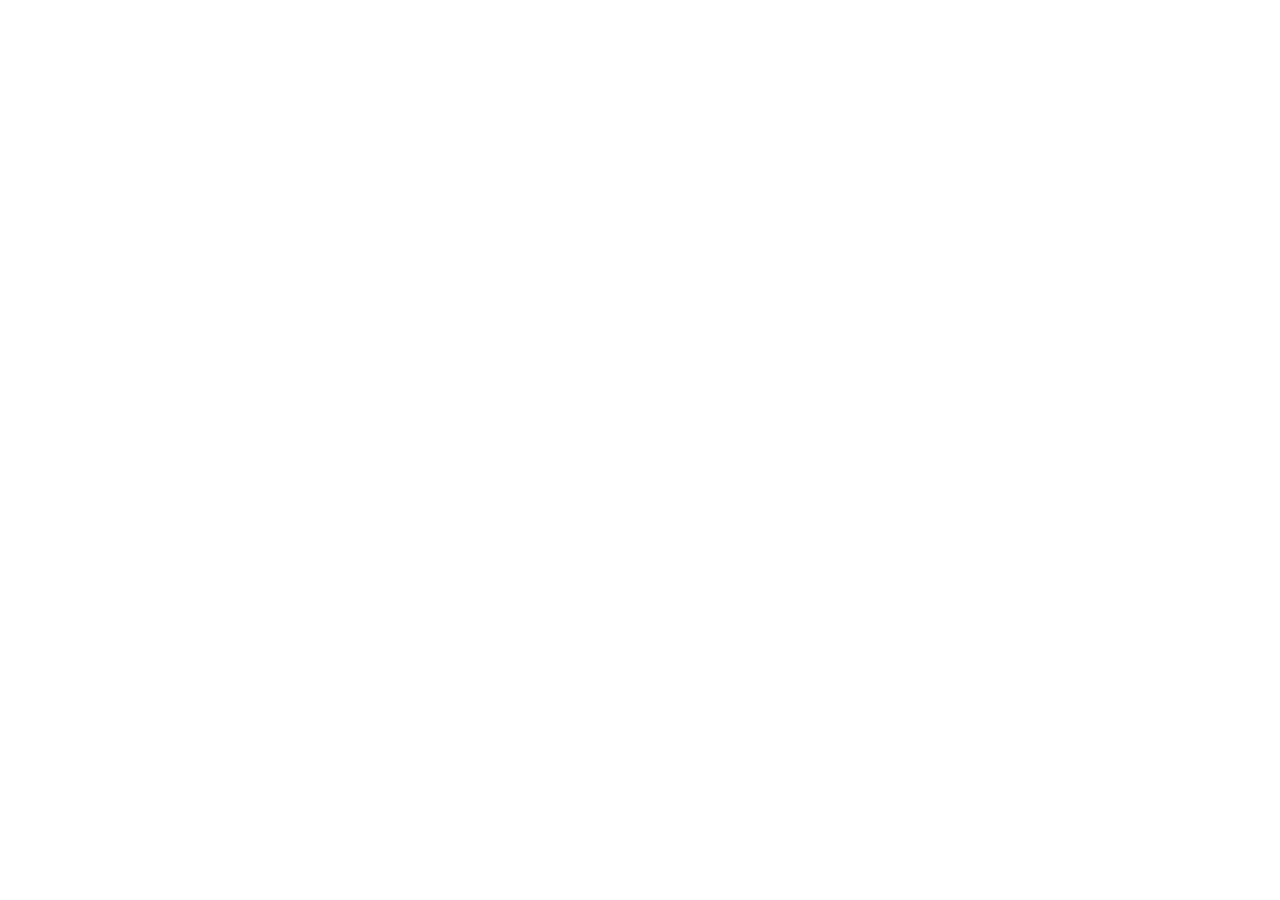
==== commit 23867b61: "v2.0 — React+Vite, Capacitor-ready structure" ====
--- a/index.html
+++ b/index.html
@@ -1,676 +1,21 @@
 <!DOCTYPE html>
 <html lang="en">
-<head>
-  <meta charset="UTF-8">
-  <meta name="viewport" content="width=device-width, initial-scale=1.0, viewport-fit=cover">
-  <meta name="theme-color" content="#7c3aed">
-  <meta name="description" content="Pick a category. Get one thing to do. Your ADHD dopamine menu, always one tap away.">
-  <title>DopaDeck — Your ADHD Dopamine Menu</title>
-  <link rel="manifest" href="manifest.json">
-  <link rel="apple-touch-icon" href="icon-192.png">
-  <style>
-    :root {
-      --bg: #0f0e17;
-      --surface: #1a1828;
-      --surface2: #231f35;
-      --border: #2d2946;
-      --text: #f0eeff;
-      --muted: #8b87a8;
-      --accent: #7c3aed;
-      --accent2: #a855f7;
-      --glow: rgba(124,58,237,0.25);
-      --create: #f59e0b;
-      --move:   #22c55e;
-      --connect:#3b82f6;
-      --explore:#f97316;
-      --radius: 16px;
-    }
-    * { box-sizing: border-box; margin: 0; padding: 0; -webkit-tap-highlight-color: transparent; }
-    body {
-      font-family: -apple-system, BlinkMacSystemFont, "Segoe UI", system-ui, sans-serif;
-      background: var(--bg);
-      color: var(--text);
-      min-height: 100dvh;
-      display: flex;
-      flex-direction: column;
-      -webkit-font-smoothing: antialiased;
-      overscroll-behavior: none;
-    }
-    header {
-      padding: 20px 20px 0;
-      display: flex;
-      align-items: center;
-      justify-content: space-between;
-    }
-    .logo {
-      font-size: 20px;
-      font-weight: 800;
-      background: linear-gradient(135deg, var(--accent2), #60a5fa);
-      -webkit-background-clip: text;
-      -webkit-text-fill-color: transparent;
-      background-clip: text;
-    }
-    .reward-btn {
-      background: var(--surface2);
-      border: 1px solid var(--border);
-      border-radius: 20px;
-      padding: 7px 14px;
-      font-size: 13px;
-      font-weight: 600;
-      color: var(--muted);
-      cursor: pointer;
-      display: flex;
-      align-items: center;
-      gap: 5px;
-    }
-    .reward-btn.active { color: var(--accent2); border-color: var(--accent2); }
-
-    main {
-      flex: 1;
-      display: flex;
-      flex-direction: column;
-      padding: 20px 20px;
-      gap: 18px;
-      max-width: 480px;
-      margin: 0 auto;
-      width: 100%;
-    }
-
-    .section-label {
-      font-size: 11px;
-      font-weight: 700;
-      text-transform: uppercase;
-      letter-spacing: 1px;
-      color: var(--muted);
-      margin-bottom: 10px;
-    }
-
-    /* ── Category grid ── */
-    .category-grid {
-      display: grid;
-      grid-template-columns: 1fr 1fr;
-      gap: 10px;
-    }
-    .cat-btn {
-      aspect-ratio: 1;
-      border-radius: 16px;
-      border: 2px solid var(--border);
-      background: var(--surface);
-      color: var(--muted);
-      font-size: 14px;
-      font-weight: 700;
-      cursor: pointer;
-      display: flex;
-      flex-direction: column;
-      align-items: center;
-      justify-content: center;
-      gap: 8px;
-      transition: all .2s cubic-bezier(.34,1.56,.64,1);
-      user-select: none;
-    }
-    .cat-icon { font-size: 32px; }
-    .cat-btn.active-create { border-color: var(--create); background: rgba(245,158,11,.12); color: var(--create); }
-    .cat-btn.active-move   { border-color: var(--move);   background: rgba(34,197,94,.12);   color: var(--move); }
-    .cat-btn.active-connect{ border-color: var(--connect); background: rgba(59,130,246,.12);  color: var(--connect); }
-    .cat-btn.active-explore{ border-color: var(--explore); background: rgba(249,115,22,.12);  color: var(--explore); }
-
-    .deal-btn {
-      width: 100%;
-      padding: 18px;
-      border-radius: var(--radius);
-      border: none;
-      background: linear-gradient(135deg, var(--accent), var(--accent2));
-      color: white;
-      font-size: 18px;
-      font-weight: 800;
-      cursor: pointer;
-      box-shadow: 0 4px 20px var(--glow);
-      transition: transform .15s;
-      user-select: none;
-    }
-    .deal-btn:active { transform: scale(0.97); }
-    .deal-btn:disabled { opacity: .4; cursor: default; }
-
-    /* ── Card ── */
-    .card-area {
-      flex: 1;
-      display: flex;
-      align-items: center;
-      justify-content: center;
-      min-height: 180px;
-    }
-    .activity-card {
-      background: var(--surface);
-      border: 1px solid var(--border);
-      border-radius: 20px;
-      padding: 24px 22px;
-      width: 100%;
-      position: relative;
-      overflow: hidden;
-      animation: cardIn .3s cubic-bezier(.34,1.56,.64,1);
-    }
-    @keyframes cardIn {
-      from { opacity: 0; transform: translateY(14px) scale(0.96); }
-      to   { opacity: 1; transform: none; }
-    }
-    .activity-card::before {
-      content: '';
-      position: absolute;
-      top: 0; left: 0; right: 0;
-      height: 3px;
-      background: linear-gradient(90deg, var(--accent), var(--accent2));
-    }
-    .card-emoji { font-size: 40px; margin-bottom: 12px; display: block; }
-    .card-title { font-size: 21px; font-weight: 700; line-height: 1.25; margin-bottom: 6px; }
-    .card-desc  { font-size: 14px; color: var(--muted); line-height: 1.5; }
-    .card-tag   {
-      display: inline-block;
-      font-size: 11px;
-      font-weight: 600;
-      padding: 4px 10px;
-      border-radius: 20px;
-      background: var(--surface2);
-      color: var(--muted);
-      text-transform: uppercase;
-      letter-spacing: .4px;
-      margin-top: 14px;
-    }
-    .card-actions { display: flex; gap: 8px; margin-top: 16px; }
-    .card-btn {
-      flex: 1;
-      padding: 10px;
-      border-radius: 10px;
-      border: 1px solid var(--border);
-      background: var(--surface2);
-      color: var(--muted);
-      font-size: 13px;
-      font-weight: 600;
-      cursor: pointer;
-    }
-    .card-btn.primary { background: var(--accent); color: white; border-color: var(--accent); }
-
-    .empty-state {
-      text-align: center;
-      color: var(--muted);
-      font-size: 15px;
-      line-height: 1.6;
-      padding: 20px;
-    }
-    .empty-state .big { font-size: 44px; display: block; margin-bottom: 12px; }
-
-    /* ── Task → Reward screen ── */
-    .reward-screen {
-      max-width: 480px;
-      margin: 0 auto;
-      padding: 20px 20px 60px;
-      width: 100%;
-    }
-    .reward-screen h2 { font-size: 20px; font-weight: 800; margin-bottom: 6px; }
-    .reward-screen p  { font-size: 14px; color: var(--muted); margin-bottom: 24px; line-height: 1.5; }
-
-    .reward-step {
-      background: var(--surface);
-      border: 1px solid var(--border);
-      border-radius: 16px;
-      padding: 18px;
-      margin-bottom: 12px;
-    }
-    .reward-step-label { font-size: 11px; text-transform: uppercase; letter-spacing: 1px; color: var(--muted); margin-bottom: 10px; font-weight: 700; }
-    .reward-input {
-      width: 100%;
-      background: var(--surface2);
-      border: 1.5px solid var(--border);
-      border-radius: 10px;
-      padding: 12px 14px;
-      color: var(--text);
-      font-size: 16px;
-      outline: none;
-    }
-    .reward-input:focus { border-color: var(--accent2); }
-    .reward-input::placeholder { color: var(--muted); }
-
-    .reward-deal-btn {
-      width: 100%;
-      padding: 16px;
-      border-radius: var(--radius);
-      border: none;
-      background: linear-gradient(135deg, var(--accent), var(--accent2));
-      color: white;
-      font-size: 17px;
-      font-weight: 800;
-      cursor: pointer;
-      margin-top: 8px;
-    }
-
-    .reward-active-card {
-      background: var(--surface);
-      border: 1px solid var(--accent2);
-      border-radius: 20px;
-      padding: 24px;
-      text-align: center;
-      position: relative;
-      overflow: hidden;
-    }
-    .reward-active-card::before {
-      content: '';
-      position: absolute;
-      top: 0; left: 0; right: 0;
-      height: 3px;
-      background: linear-gradient(90deg, var(--accent), var(--accent2));
-    }
-    .reward-task-label { font-size: 12px; text-transform: uppercase; letter-spacing: 1px; color: var(--muted); margin-bottom: 8px; }
-    .reward-task-text  { font-size: 18px; font-weight: 700; margin-bottom: 20px; }
-    .reward-locked     { font-size: 32px; margin-bottom: 12px; display: block; }
-    .reward-hint       { font-size: 14px; color: var(--muted); margin-bottom: 20px; }
-    .unlock-btn {
-      width: 100%;
-      padding: 16px;
-      border-radius: 12px;
-      border: none;
-      background: var(--move);
-      color: white;
-      font-size: 16px;
-      font-weight: 800;
-      cursor: pointer;
-    }
-    .reward-revealed {
-      background: var(--surface2);
-      border-radius: 14px;
-      padding: 20px;
-      margin-bottom: 16px;
-      animation: cardIn .3s ease;
-    }
-    .reward-revealed .big { font-size: 40px; display: block; margin-bottom: 10px; }
-    .reward-revealed h3   { font-size: 20px; font-weight: 800; margin-bottom: 6px; }
-    .reward-revealed p    { font-size: 14px; color: var(--muted); }
-
-    /* ── Manage page ── */
-    .manage-page { max-width: 480px; margin: 0 auto; padding: 20px 20px 60px; width: 100%; }
-    .manage-page h2 { font-size: 18px; font-weight: 700; margin-bottom: 4px; }
-    .manage-page p  { font-size: 14px; color: var(--muted); margin-bottom: 16px; }
-    .ali { display: flex; align-items: center; gap: 10px; padding: 10px 0; border-bottom: 1px solid var(--border); }
-    .ali-emoji { font-size: 20px; flex-shrink: 0; }
-    .ali-info  { flex: 1; min-width: 0; }
-    .ali-title { font-size: 14px; font-weight: 600; overflow: hidden; text-overflow: ellipsis; white-space: nowrap; }
-    .ali-meta  { font-size: 12px; color: var(--muted); }
-    .ali-del   { background: none; border: none; color: var(--muted); cursor: pointer; font-size: 18px; padding: 4px; }
-    .ali-del:hover { color: #ef4444; }
-
-    /* ── Modals ── */
-    .modal-backdrop { display: none; position: fixed; inset: 0; background: rgba(0,0,0,.7); z-index: 100; align-items: flex-end; justify-content: center; }
-    .modal-backdrop.open { display: flex; }
-    .modal { background: var(--surface); border-radius: 24px 24px 0 0; width: 100%; max-width: 480px; padding: 24px 20px 40px; max-height: 85dvh; overflow-y: auto; animation: slideUp .25s ease-out; }
-    @keyframes slideUp { from { transform: translateY(100%); } to { transform: none; } }
-    .modal-title { font-size: 18px; font-weight: 700; margin-bottom: 20px; display: flex; justify-content: space-between; align-items: center; }
-    .close-btn { background: var(--surface2); border: none; color: var(--muted); width: 30px; height: 30px; border-radius: 50%; font-size: 16px; cursor: pointer; display: flex; align-items: center; justify-content: center; }
-    .field-group { margin-bottom: 14px; }
-    .field-label { font-size: 12px; font-weight: 600; text-transform: uppercase; letter-spacing: .5px; color: var(--muted); margin-bottom: 6px; display: block; }
-    .field-input { width: 100%; padding: 12px 14px; border-radius: 10px; border: 1.5px solid var(--border); background: var(--surface2); color: var(--text); font-size: 15px; outline: none; }
-    .field-input:focus { border-color: var(--accent2); }
-    select.field-input { appearance: none; }
-    .btn-row { display: flex; gap: 10px; margin-top: 20px; }
-    .btn-save   { flex: 1; padding: 14px; border-radius: 12px; border: none; background: var(--accent); color: white; font-size: 15px; font-weight: 700; cursor: pointer; }
-    .btn-cancel { padding: 14px 20px; border-radius: 12px; border: 1.5px solid var(--border); background: none; color: var(--muted); font-size: 15px; cursor: pointer; }
-
-    /* ── Nav ── */
-    nav {
-      display: flex; justify-content: space-around;
-      background: var(--surface); border-top: 1px solid var(--border);
-      padding: 12px 0 max(12px, env(safe-area-inset-bottom));
-    }
-    .nav-btn { display: flex; flex-direction: column; align-items: center; gap: 3px; background: none; border: none; color: var(--muted); font-size: 10px; font-weight: 600; cursor: pointer; padding: 4px 16px; border-radius: 10px; }
-    .nav-btn .nav-icon { font-size: 22px; }
-    .nav-btn.active { color: var(--accent2); }
-  </style>
-</head>
-<body>
-
-<header>
-  <div class="logo">🃏 DopaDeck</div>
-  <button class="reward-btn" id="reward-toggle" onclick="showPage('reward')">🎁 Task + Reward</button>
-</header>
-
-<!-- ── DECK PAGE ── -->
-<main id="page-deck">
-  <div>
-    <div class="section-label">What kind of activity?</div>
-    <div class="category-grid">
-      <button class="cat-btn" id="cat-create"  onclick="setCat('create')">
-        <span class="cat-icon">🎨</span>Create
-      </button>
-      <button class="cat-btn" id="cat-move"    onclick="setCat('move')">
-        <span class="cat-icon">🏃</span>Move
-      </button>
-      <button class="cat-btn" id="cat-connect" onclick="setCat('connect')">
-        <span class="cat-icon">💬</span>Connect
-      </button>
-      <button class="cat-btn" id="cat-explore" onclick="setCat('explore')">
-        <span class="cat-icon">🌍</span>Explore
-      </button>
-    </div>
-  </div>
-
-  <button class="deal-btn" id="deal-btn" onclick="dealCard()" disabled>🎴 Deal Me</button>
-
-  <div class="card-area" id="card-area">
-    <div class="empty-state">
-      <span class="big">🧠</span>
-      Pick a category, then hit Deal Me.
-    </div>
-  </div>
-</main>
-
-<!-- ── TASK→REWARD PAGE ── -->
-<div id="page-reward" style="display:none">
-  <div class="reward-screen" id="reward-setup">
-    <h2>Task → Reward</h2>
-    <p>Pick a task to do. Pick a reward you'll unlock. Do the thing. Get the thing.</p>
-    <div class="reward-step">
-      <div class="reward-step-label">📋 The task (what you need to do)</div>
-      <input class="reward-input" id="r-task" placeholder="e.g. Reply to that email" autocomplete="off">
-    </div>
-    <div class="reward-step">
-      <div class="reward-step-label">🎁 The reward (what you get after)</div>
-      <input class="reward-input" id="r-reward" placeholder="e.g. 20 min of YouTube" autocomplete="off">
-      <button class="btn-save" style="width:100%;margin-top:10px;padding:10px;font-size:14px" onclick="randomReward()">🎲 Pick random reward for me</button>
-    </div>
-    <button class="reward-deal-btn" onclick="startTaskReward()">🔒 Lock in the deal</button>
-  </div>
-
-  <div class="reward-screen" id="reward-locked" style="display:none">
-    <div class="reward-active-card">
-      <div class="reward-task-label">Your task</div>
-      <div class="reward-task-text" id="rl-task"></div>
-      <span class="reward-locked">🔒</span>
-      <div class="reward-hint" id="rl-reward-hint">Complete your task to unlock your reward</div>
-      <button class="unlock-btn" onclick="unlockReward()">✅ Done! Unlock my reward</button>
-    </div>
-    <br>
-    <button class="btn-cancel" style="width:100%;margin-top:4px" onclick="cancelReward()">Abandon task</button>
-  </div>
-
-  <div class="reward-screen" id="reward-unlocked" style="display:none">
-    <div class="reward-revealed">
-      <span class="big">🎉</span>
-      <h3>You earned it.</h3>
-      <p id="ru-reward-text"></p>
-    </div>
-    <button class="reward-deal-btn" onclick="resetReward()">Set up another deal</button>
-  </div>
-</div>
-
-<!-- ── MANAGE PAGE ── -->
-<div id="page-manage" style="display:none">
-  <div class="manage-page">
-    <div style="display:flex;justify-content:space-between;align-items:center;margin-bottom:4px">
-      <h2>My Activities</h2>
-      <button class="btn-save" style="padding:10px 16px;font-size:14px" onclick="openAddModal()">+ Add</button>
-    </div>
-    <p>Custom activities you've added.</p>
-    <div id="manage-list"></div>
-  </div>
-</div>
-
-<!-- Add modal -->
-<div class="modal-backdrop" id="add-modal">
-  <div class="modal">
-    <div class="modal-title">
-      <span>Add Activity</span>
-      <button class="close-btn" onclick="closeModal('add-modal')">✕</button>
-    </div>
-    <div class="field-group">
-      <label class="field-label">Emoji</label>
-      <input class="field-input" id="f-emoji" maxlength="4" placeholder="🎯" style="width:80px">
-    </div>
-    <div class="field-group">
-      <label class="field-label">Activity</label>
-      <input class="field-input" id="f-title" placeholder="e.g. Make a playlist">
-    </div>
-    <div class="field-group">
-      <label class="field-label">Description (optional)</label>
-      <input class="field-input" id="f-desc" placeholder="Quick tip">
-    </div>
-    <div class="field-group">
-      <label class="field-label">Category</label>
-      <select class="field-input" id="f-cat">
-        <option value="create">🎨 Create</option>
-        <option value="move">🏃 Move</option>
-        <option value="connect">💬 Connect</option>
-        <option value="explore">🌍 Explore</option>
-      </select>
-    </div>
-    <div class="btn-row">
-      <button class="btn-cancel" onclick="closeModal('add-modal')">Cancel</button>
-      <button class="btn-save" onclick="saveActivity()">Save</button>
-    </div>
-  </div>
-</div>
-
-<nav>
-  <button class="nav-btn active" id="nav-deck"    onclick="showPage('deck')">   <span class="nav-icon">🃏</span>Deck</button>
-  <button class="nav-btn"        id="nav-reward"  onclick="showPage('reward')"> <span class="nav-icon">🎁</span>Reward</button>
-  <button class="nav-btn"        id="nav-manage"  onclick="showPage('manage')"> <span class="nav-icon">📋</span>My List</button>
-</nav>
-
-<script>
-// ── Starter activities by category ───────────────────────────────────────────
-const STARTER = [
-  // CREATE
-  {id:'c1',  emoji:'✏️', title:'Doodle for 5 minutes',      desc:'No goal. Just marks on paper.',                     cat:'create'},
-  {id:'c2',  emoji:'🎵', title:'Make a playlist',           desc:'Any vibe, any length. Just yours.',                 cat:'create'},
-  {id:'c3',  emoji:'📸', title:'Take 10 interesting photos', desc:'Of anything. Your space, outside, the weird stuff.',cat:'create'},
-  {id:'c4',  emoji:'🖊️', title:'Brain dump',               desc:'Write everything in your head. Just drain it.',     cat:'create'},
-  {id:'c5',  emoji:'✂️', title:'Cut up a magazine',         desc:'Collage. No plan. Just rip and stick.',             cat:'create'},
-  {id:'c6',  emoji:'🎨', title:'Color something',           desc:'App or paper. Mindless filling is valid.',          cat:'create'},
-  {id:'c7',  emoji:'🧁', title:'Bake one thing',            desc:'Mug cake, cookies, toast art. Small counts.',       cat:'create'},
-  {id:'c8',  emoji:'🎸', title:'Noodle on an instrument',   desc:'No song goal. Just sound.',                         cat:'create'},
-  {id:'c9',  emoji:'📝', title:'Write a weird story prompt', desc:'One sentence. First thing that comes to mind.',    cat:'create'},
-  {id:'c10', emoji:'🌿', title:'Rearrange one shelf',       desc:'Your bookshelf, spice rack, any shelf.',            cat:'create'},
-  {id:'c11', emoji:'🧵', title:'Craft something tiny',      desc:'Friendship bracelet, origami, paper chain.',        cat:'create'},
-  {id:'c12', emoji:'💭', title:'Write down 3 ideas',        desc:'Bad ones count. Just get them out.',                cat:'create'},
-
-  // MOVE
-  {id:'m1',  emoji:'🚶', title:'Walk around the block',     desc:'No destination. Just move.',                        cat:'move'},
-  {id:'m2',  emoji:'🕺', title:'Dance to one song',         desc:'Put on a banger. Move like no one\'s watching.',   cat:'move'},
-  {id:'m3',  emoji:'🏋️', title:'10 push-ups + 10 squats',  desc:'No warm-up needed. Just do the reps.',              cat:'move'},
-  {id:'m4',  emoji:'🧘', title:'5-minute stretch',          desc:'Shoulders, hips, whatever\'s tight.',               cat:'move'},
-  {id:'m5',  emoji:'💨', title:'Box breathing',             desc:'4 in, hold 4, out 4, hold 4. Repeat twice.',        cat:'move'},
-  {id:'m6',  emoji:'🤸', title:'3 sun salutations',         desc:'Slow. Breathing. No rush.',                         cat:'move'},
-  {id:'m7',  emoji:'🚲', title:'Bike or scooter ride',      desc:'Around the neighborhood. Helmet on.',               cat:'move'},
-  {id:'m8',  emoji:'💥', title:'2-minute burpees',          desc:'As many as you can. Set a timer. Go.',              cat:'move'},
-  {id:'m9',  emoji:'🌳', title:'Sit outside',               desc:'No phone, no task. Just sit and look around.',      cat:'move'},
-  {id:'m10', emoji:'🤾', title:'Play with something physical', desc:'Frisbee, ball, jump rope. Anything.',            cat:'move'},
-  {id:'m11', emoji:'💃', title:'Shake it out',              desc:'Literally shake your whole body for 60 seconds.',   cat:'move'},
-  {id:'m12', emoji:'🏊', title:'Swim a few laps',           desc:'If a pool\'s nearby. 10 minutes is enough.',        cat:'move'},
-
-  // CONNECT
-  {id:'co1', emoji:'📞', title:'Call someone',              desc:'Actual phone call. Not text. Pick someone.',        cat:'connect'},
-  {id:'co2', emoji:'✉️', title:'Send a voice note',         desc:'Someone you\'ve been meaning to reach.',            cat:'connect'},
-  {id:'co3', emoji:'🤝', title:'Reply to one message',      desc:'The one that\'s been sitting there. Do it now.',    cat:'connect'},
-  {id:'co4', emoji:'☕', title:'Text someone to hang',      desc:'Even just "wanna walk later?"',                     cat:'connect'},
-  {id:'co5', emoji:'💌', title:'Write a note to someone',   desc:'Handwritten or digital. Just tell them something nice.', cat:'connect'},
-  {id:'co6', emoji:'🐾', title:'Play with your pet',        desc:'They\'ve been waiting.',                             cat:'connect'},
-  {id:'co7', emoji:'😄', title:'Watch something funny',     desc:'YouTube, TikTok, a sitcom. Just laugh.',            cat:'connect'},
-  {id:'co8', emoji:'🎮', title:'Play a game with someone',  desc:'Online or in person. Even a quick round.',          cat:'connect'},
-  {id:'co9', emoji:'👋', title:'Chat with whoever\'s nearby', desc:'Roommate, family, neighbor. Just talk.',           cat:'connect'},
-  {id:'co10',emoji:'📖', title:'Share something you read',  desc:'Screenshot, link, or just tell someone.',           cat:'connect'},
-  {id:'co11',emoji:'🎉', title:'Invite someone for something', desc:'Anything — walk, coffee, game. Text first.',     cat:'connect'},
-
-  // EXPLORE
-  {id:'e1',  emoji:'🗺️', title:'Go somewhere you haven\'t', desc:'Drive or walk somewhere new. No agenda.',          cat:'explore'},
-  {id:'e2',  emoji:'📚', title:'Read one article about something random', desc:'Wikipedia rabbit hole is valid.',     cat:'explore'},
-  {id:'e3',  emoji:'🎬', title:'Watch a documentary',       desc:'Pick the weirdest one that interests you.',         cat:'explore'},
-  {id:'e4',  emoji:'🍜', title:'Try cooking something new', desc:'One ingredient or technique you\'ve never used.',   cat:'explore'},
-  {id:'e5',  emoji:'🌐', title:'Learn one thing',           desc:'YouTube, Google, Wikipedia. 10 minutes of curiosity.', cat:'explore'},
-  {id:'e6',  emoji:'🎲', title:'Do something random',       desc:'Open a random Wikipedia page. Go from there.',      cat:'explore'},
-  {id:'e7',  emoji:'🛒', title:'Browse a thrift store',     desc:'No buying required. Just look.',                    cat:'explore'},
-  {id:'e8',  emoji:'🌆', title:'Watch the sky for 5 minutes', desc:'Clouds, stars, sunset. No phone.',               cat:'explore'},
-  {id:'e9',  emoji:'🎵', title:'Discover a new artist',     desc:'Put on something you\'ve never heard. Full album.', cat:'explore'},
-  {id:'e10', emoji:'📓', title:'Start a how-to on something', desc:'Pick anything. Write the first 3 steps.',        cat:'explore'},
-  {id:'e11', emoji:'🎭', title:'Watch live comedy or art',  desc:'YouTube stand-up, an art stream, anything live.',   cat:'explore'},
-  {id:'e12', emoji:'🧩', title:'Do a puzzle or game alone', desc:'Crossword, Wordle, jigsaw. Brain activity.',        cat:'explore'},
-];
-
-// Reward pool
-const REWARDS = [
-  {emoji:'📺', title:'20 min of YouTube',           desc:'No guilt. Full screen. Go.'},
-  {emoji:'🎮', title:'30 min of gaming',             desc:'Whatever you want. You earned it.'},
-  {emoji:'🍫', title:'A snack you love',              desc:'The good one. The one you\'ve been saving.'},
-  {emoji:'🛁', title:'A long bath or shower',         desc:'Hot water. No rush.'},
-  {emoji:'😴', title:'A guilt-free nap',              desc:'Set a 25-min timer. Lay down.'},
-  {emoji:'🎵', title:'Listen to a full album',        desc:'Headphones. Eyes closed.'},
-  {emoji:'📱', title:'15 min of scrolling',           desc:'Consequence-free doom scroll. Timer set.'},
-  {emoji:'🎬', title:'Watch a TV episode',            desc:'No bingeing. Just one.'},
-  {emoji:'☕', title:'A drink you love',               desc:'Coffee, tea, whatever your thing is.'},
-  {emoji:'🌿', title:'Just exist for 10 minutes',     desc:'Stare at the wall. Nothing required.'},
-];
-
-// ── State ─────────────────────────────────────────────────────────────────────
-let selectedCat = null;
-let currentCard = null;
-let currentPage = 'deck';
-let touchStartX = 0;
-let pendingTask = '', pendingReward = '';
-
-function getCustom() { try { return JSON.parse(localStorage.getItem('dopadeck_custom_v2') || '[]'); } catch { return []; } }
-function setCustom(arr) { localStorage.setItem('dopadeck_custom_v2', JSON.stringify(arr)); }
-function all() { return [...STARTER, ...getCustom()]; }
-
-// ── Category ──────────────────────────────────────────────────────────────────
-function setCat(val) {
-  selectedCat = val;
-  ['create','move','connect','explore'].forEach(c => {
-    document.getElementById('cat-'+c).className = 'cat-btn' + (c===val ? ' active-'+c : '');
-  });
-  document.getElementById('deal-btn').disabled = false;
-}
-
-// ── Deal ──────────────────────────────────────────────────────────────────────
-function dealCard() {
-  const pool = all().filter(a => a.cat === selectedCat || a.cat === 'any');
-  if (!pool.length) {
-    document.getElementById('card-area').innerHTML = `<div class="empty-state"><span class="big">😶</span>No activities yet for this category.<br><button class="btn-save" style="margin-top:14px;padding:10px 20px;font-size:14px" onclick="openAddModal()">Add one</button></div>`;
-    return;
-  }
-  let candidates = pool.filter(a => !currentCard || a.id !== currentCard.id);
-  if (!candidates.length) candidates = pool;
-  const a = candidates[Math.floor(Math.random() * candidates.length)];
-  currentCard = a;
-  const catLabel = {create:'Create',move:'Move',connect:'Connect',explore:'Explore',any:'Any'}[a.cat];
-  document.getElementById('card-area').innerHTML = `
-    <div class="activity-card" ontouchstart="ts(event)" ontouchend="te(event)" onclick="dealCard()">
-      <span class="card-emoji">${a.emoji}</span>
-      <div class="card-title">${esc(a.title)}</div>
-      ${a.desc ? `<div class="card-desc">${esc(a.desc)}</div>` : ''}
-      <span class="card-tag">${catLabel}</span>
-      <div class="card-actions" onclick="event.stopPropagation()">
-        <button class="card-btn primary" onclick="dealCard()">↻ Another</button>
-        <button class="card-btn" onclick="pairAsReward()">+ Pair as reward</button>
-      </div>
-    </div>`;
-}
-
-function pairAsReward() {
-  if (!currentCard) return;
-  showPage('reward');
-  document.getElementById('r-reward').value = currentCard.title;
-}
-
-function ts(e) { touchStartX = e.touches[0].clientX; }
-function te(e) { if (Math.abs(e.changedTouches[0].clientX - touchStartX) > 60) dealCard(); }
-
-// ── Task→Reward ───────────────────────────────────────────────────────────────
-function randomReward() {
-  const r = REWARDS[Math.floor(Math.random() * REWARDS.length)];
-  document.getElementById('r-reward').value = r.title;
-}
-
-function startTaskReward() {
-  const task   = document.getElementById('r-task').value.trim();
-  const reward = document.getElementById('r-reward').value.trim();
-  if (!task || !reward) { alert('Fill in both fields.'); return; }
-  pendingTask   = task;
-  pendingReward = reward;
-  document.getElementById('reward-setup').style.display   = 'none';
-  document.getElementById('reward-locked').style.display  = 'block';
-  document.getElementById('reward-unlocked').style.display= 'none';
-  document.getElementById('rl-task').textContent        = task;
-  document.getElementById('rl-reward-hint').textContent = `Reward locked: ${reward}`;
-}
-
-function unlockReward() {
-  document.getElementById('reward-setup').style.display   = 'none';
-  document.getElementById('reward-locked').style.display  = 'none';
-  document.getElementById('reward-unlocked').style.display= 'block';
-  document.getElementById('ru-reward-text').textContent   = pendingReward;
-}
-
-function cancelReward() {
-  resetReward();
-}
-
-function resetReward() {
-  pendingTask = pendingReward = '';
-  document.getElementById('r-task').value = document.getElementById('r-reward').value = '';
-  document.getElementById('reward-setup').style.display   = 'block';
-  document.getElementById('reward-locked').style.display  = 'none';
-  document.getElementById('reward-unlocked').style.display= 'none';
-}
-
-// ── Manage ────────────────────────────────────────────────────────────────────
-function showPage(name) {
-  currentPage = name;
-  document.getElementById('page-deck').style.display    = name==='deck'   ?'flex':'none';
-  document.getElementById('page-reward').style.display  = name==='reward' ?'block':'none';
-  document.getElementById('page-manage').style.display  = name==='manage' ?'block':'none';
-  ['deck','reward','manage'].forEach(n => document.getElementById('nav-'+n).classList.toggle('active', n===name));
-  document.getElementById('reward-toggle').classList.toggle('active', name==='reward');
-  if (name === 'manage') renderManageList();
-}
-
-function renderManageList() {
-  const custom = getCustom();
-  const el = document.getElementById('manage-list');
-  if (!custom.length) { el.innerHTML = '<div style="color:var(--muted);font-size:14px;padding:20px 0;text-align:center">No custom activities yet.</div>'; return; }
-  el.innerHTML = custom.map(a => `
-    <div class="ali">
-      <span class="ali-emoji">${a.emoji}</span>
-      <div class="ali-info">
-        <div class="ali-title">${esc(a.title)}</div>
-        <div class="ali-meta">${{create:'Create',move:'Move',connect:'Connect',explore:'Explore'}[a.cat]||a.cat}</div>
-      </div>
-      <button class="ali-del" onclick="delActivity('${a.id}')">🗑</button>
-    </div>`).join('');
-}
-
-function delActivity(id) {
-  if (!confirm('Remove?')) return;
-  setCustom(getCustom().filter(a => a.id !== id));
-  renderManageList();
-}
-
-function openAddModal() { document.getElementById('add-modal').classList.add('open'); setTimeout(()=>document.getElementById('f-title').focus(),300); }
-function closeModal(id)  { document.getElementById(id).classList.remove('open'); }
-
-function saveActivity() {
-  const title = document.getElementById('f-title').value.trim();
-  if (!title) { document.getElementById('f-title').focus(); return; }
-  const custom = getCustom();
-  custom.push({
-    id: 'u'+Date.now(),
-    emoji: document.getElementById('f-emoji').value.trim() || '🎯',
-    title,
-    desc:  document.getElementById('f-desc').value.trim(),
-    cat:   document.getElementById('f-cat').value,
-  });
-  setCustom(custom);
-  closeModal('add-modal');
-  if (currentPage==='manage') renderManageList();
-}
-
-function esc(s) { return String(s||'').replace(/&/g,'&amp;').replace(/</g,'&lt;').replace(/>/g,'&gt;').replace(/"/g,'&quot;'); }
-
-if ('serviceWorker' in navigator) navigator.serviceWorker.register('sw.js').catch(()=>{});
-</script>
-</body>
+  <head>
+    <meta charset="UTF-8" />
+    <meta name="viewport" content="width=device-width, initial-scale=1.0, viewport-fit=cover">
+    <meta name="theme-color" content="#7c3aed">
+    <meta name="description" content="Pick a category. Get one thing to do. Your ADHD dopamine menu.">
+    <meta name="mobile-web-app-capable" content="yes">
+    <meta name="apple-mobile-web-app-capable" content="yes">
+    <meta name="apple-mobile-web-app-status-bar-style" content="black-translucent">
+    <meta name="apple-mobile-web-app-title" content="DopaDeck">
+    <link rel="manifest" href="/dopadeck/manifest.json">
+    <link rel="apple-touch-icon" href="/dopadeck/icon-192.png">
+    <title>DopaDeck — Your ADHD Dopamine Menu</title>
+    <script type="module" crossorigin src="/dopadeck/assets/index-Odtrq6-v.js"></script>
+    <link rel="stylesheet" crossorigin href="/dopadeck/assets/index-z1gL9DkJ.css">
+  </head>
+  <body>
+    <div id="root"></div>
+  </body>
 </html>
